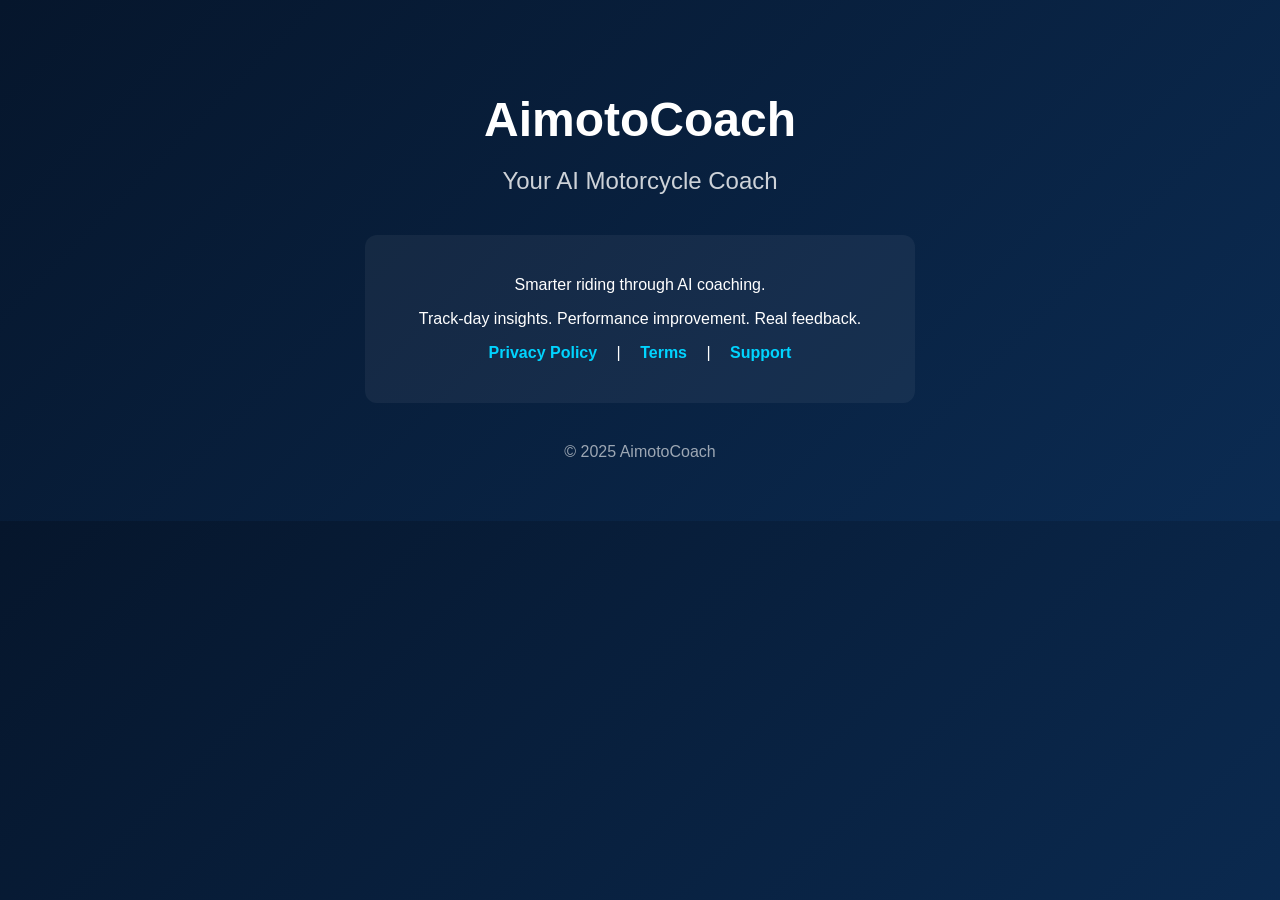
==== index.html @ da67e98c "Create index.html" ====
<!DOCTYPE html>
<html lang="en">
<head>
  <meta charset="UTF-8" />
  <title>AimotoCoach</title>
  <meta name="viewport" content="width=device-width, initial-scale=1.0"/>
  <style>
    body {
      margin: 0;
      font-family: Arial, sans-serif;
      background: linear-gradient(135deg, #06162c, #0b2b52);
      color: white;
      text-align: center;
      padding: 60px 20px;
    }
    h1 { font-size: 3em; margin-bottom: 10px; }
    h2 { font-weight: normal; opacity: 0.8; }
    .card {
      background: rgba(255,255,255,0.05);
      padding: 25px;
      max-width: 500px;
      margin: 40px auto;
      border-radius: 12px;
    }
    a {
      color: #00d4ff;
      text-decoration: none;
      margin: 0 15px;
      font-weight: bold;
    }
    footer { margin-top: 40px; opacity: 0.6; }
  </style>
</head>
<body>

<h1>AimotoCoach</h1>
<h2>Your AI Motorcycle Coach</h2>

<div class="card">
  <p>Smarter riding through AI coaching.</p>
  <p>Track-day insights. Performance improvement. Real feedback.</p>

  <p>
    <a href="/privacy.html">Privacy Policy</a> |
    <a href="/terms.html">Terms</a> |
    <a href="/support.html">Support</a>
  </p>
</div>

<footer>
  &copy; 2025 AimotoCoach
</footer>

</body>
</html>
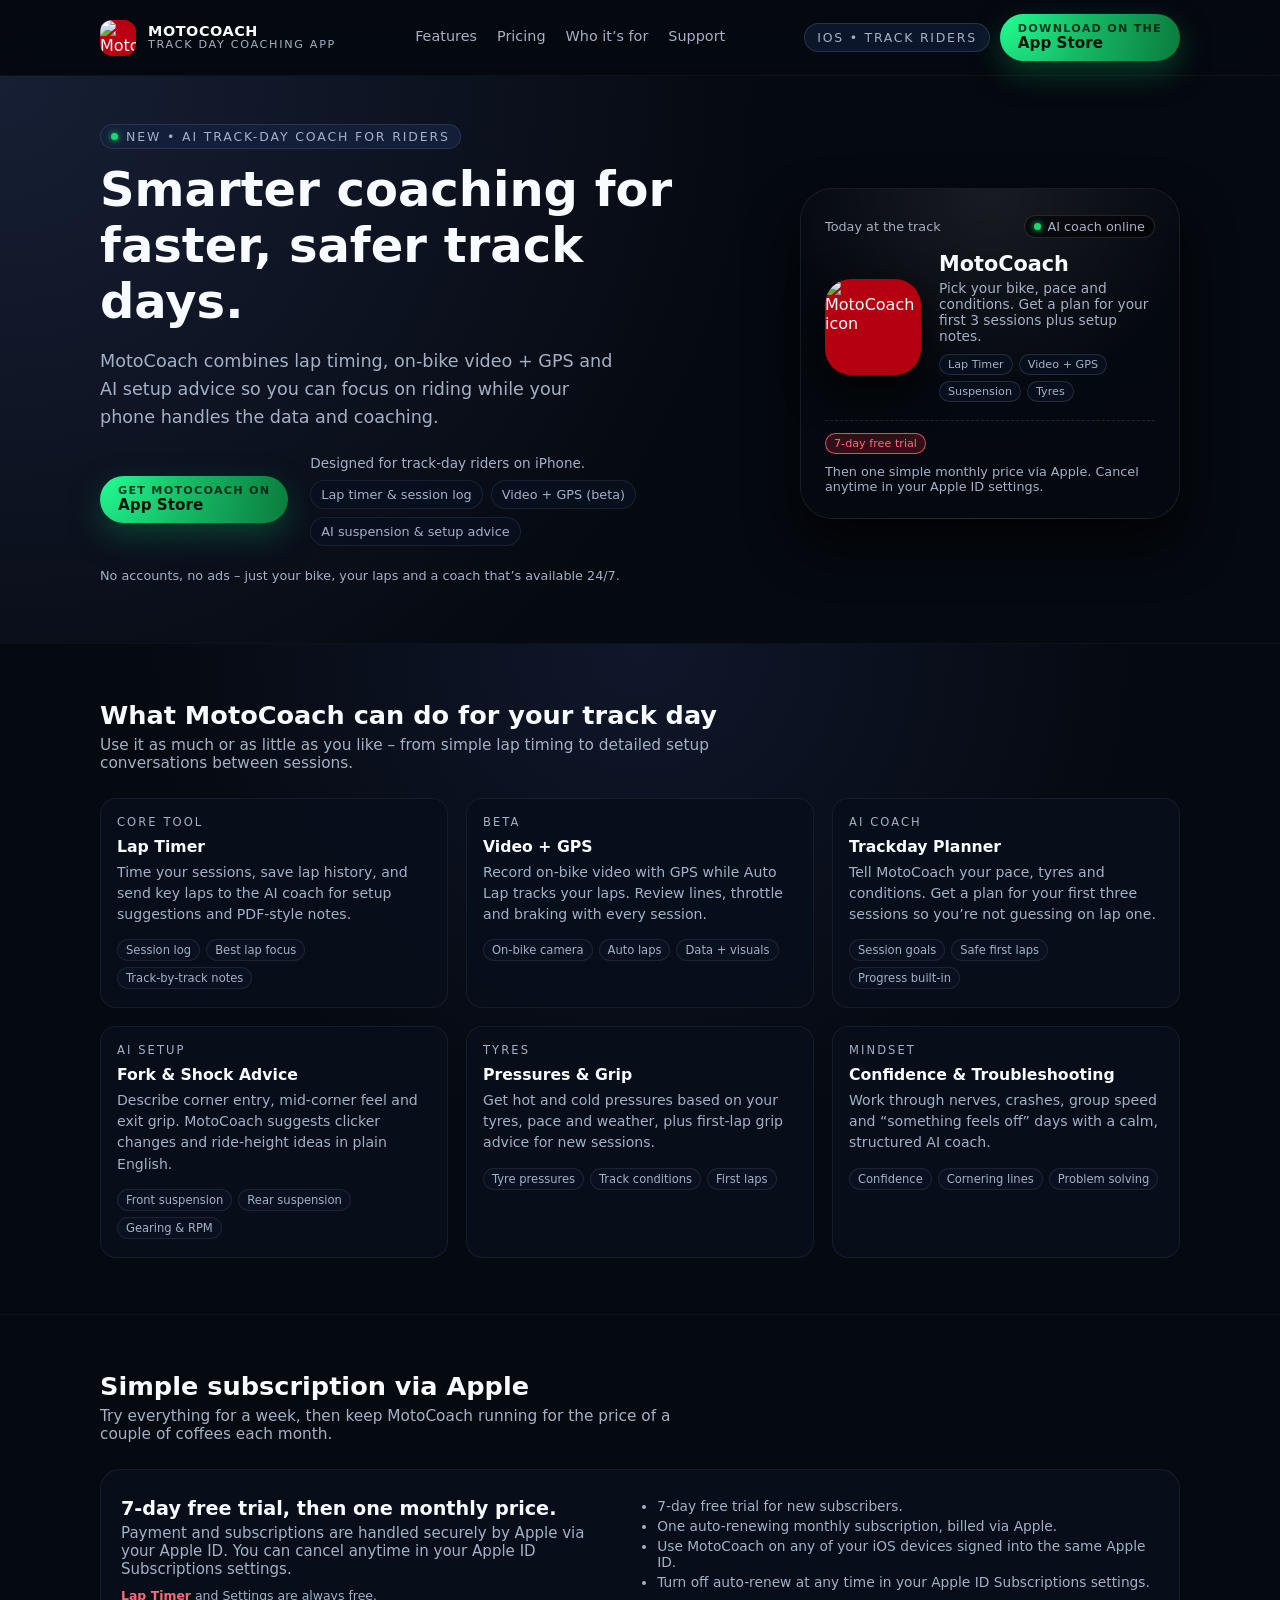
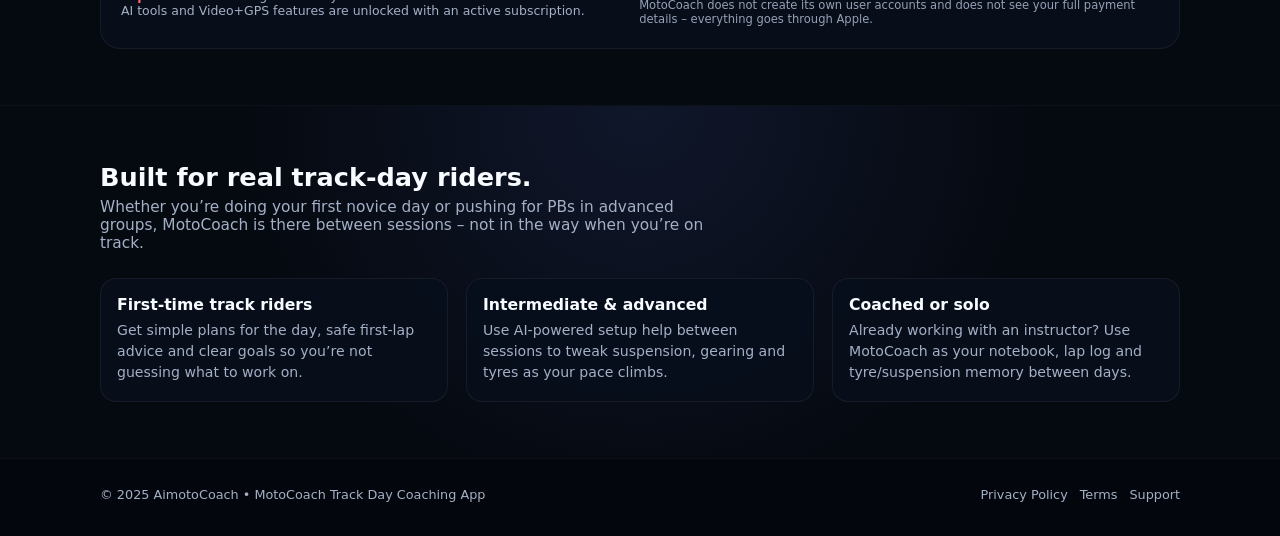
==== commit bb708f0b: "Update index.html" ====
--- a/index.html
+++ b/index.html
@@ -2,54 +2,857 @@
 <html lang="en">
 <head>
   <meta charset="UTF-8" />
-  <title>AimotoCoach</title>
-  <meta name="viewport" content="width=device-width, initial-scale=1.0"/>
+  <title>AimotoCoach – MotoCoach Track Day Coaching App</title>
+  <meta name="viewport" content="width=device-width, initial-scale=1.0" />
+  <meta name="description" content="MotoCoach is an AI-powered track day coaching app for motorcyclists. Lap timing, video+GPS, setup advice, tyre pressures, confidence coaching and more – all on your iPhone." />
+
   <style>
+    :root {
+      --bg-dark: #050910;
+      --bg-hero: radial-gradient(circle at top left, #171f35 0, #050910 55%, #050910 100%);
+      --card-bg: rgba(8, 15, 28, 0.96);
+      --accent: #ff3546;
+      --accent-soft: rgba(255, 53, 70, 0.18);
+      --accent-light: #ff6a76;
+      --text-main: #f8fbff;
+      --text-muted: #a4b0c6;
+      --border-subtle: rgba(255, 255, 255, 0.06);
+      --pill-bg: rgba(13, 24, 45, 0.95);
+      --pill-border: rgba(255, 255, 255, 0.12);
+    }
+
+    * {
+      box-sizing: border-box;
+    }
+
     body {
       margin: 0;
-      font-family: Arial, sans-serif;
-      background: linear-gradient(135deg, #06162c, #0b2b52);
-      color: white;
-      text-align: center;
-      padding: 60px 20px;
-    }
-    h1 { font-size: 3em; margin-bottom: 10px; }
-    h2 { font-weight: normal; opacity: 0.8; }
-    .card {
-      background: rgba(255,255,255,0.05);
-      padding: 25px;
-      max-width: 500px;
-      margin: 40px auto;
+      font-family: system-ui, -apple-system, BlinkMacSystemFont, "SF Pro Text", "Helvetica Neue", Arial, sans-serif;
+      color: var(--text-main);
+      background: var(--bg-dark);
+      -webkit-font-smoothing: antialiased;
+    }
+
+    a {
+      color: inherit;
+      text-decoration: none;
+    }
+
+    /* Layout */
+
+    .page {
+      min-height: 100vh;
+      display: flex;
+      flex-direction: column;
+    }
+
+    .wrapper {
+      width: 100%;
+      max-width: 1120px;
+      margin: 0 auto;
+      padding: 0 20px;
+    }
+
+    header {
+      position: sticky;
+      top: 0;
+      z-index: 20;
+      backdrop-filter: blur(16px);
+      background: linear-gradient(to bottom, rgba(5,9,16,0.92) 0%, rgba(5,9,16,0.86) 70%, transparent 100%);
+      border-bottom: 1px solid rgba(255,255,255,0.04);
+    }
+
+    .nav {
+      display: flex;
+      align-items: center;
+      justify-content: space-between;
+      padding: 14px 0;
+      gap: 18px;
+    }
+
+    .nav-left {
+      display: flex;
+      align-items: center;
+      gap: 12px;
+    }
+
+    .logo-icon {
+      width: 36px;
+      height: 36px;
       border-radius: 12px;
-    }
-    a {
-      color: #00d4ff;
-      text-decoration: none;
-      margin: 0 15px;
-      font-weight: bold;
-    }
-    footer { margin-top: 40px; opacity: 0.6; }
+      overflow: hidden;
+      background: #b80010;
+      display: flex;
+      align-items: center;
+      justify-content: center;
+    }
+
+    .logo-icon img {
+      width: 100%;
+      height: 100%;
+      object-fit: cover;
+      display: block;
+    }
+
+    .logo-text {
+      display: flex;
+      flex-direction: column;
+      line-height: 1.1;
+    }
+
+    .logo-text span:first-child {
+      font-weight: 700;
+      letter-spacing: 0.04em;
+      text-transform: uppercase;
+      font-size: 0.9rem;
+    }
+
+    .logo-text span:last-child {
+      font-size: 0.7rem;
+      text-transform: uppercase;
+      letter-spacing: 0.15em;
+      color: var(--text-muted);
+    }
+
+    .nav-links {
+      display: flex;
+      gap: 20px;
+      font-size: 0.9rem;
+      color: var(--text-muted);
+    }
+
+    .nav-links a {
+      padding-bottom: 2px;
+      border-bottom: 1px solid transparent;
+    }
+
+    .nav-links a:hover {
+      color: var(--text-main);
+      border-bottom-color: rgba(255,255,255,0.35);
+    }
+
+    .nav-cta {
+      display: flex;
+      align-items: center;
+      gap: 10px;
+    }
+
+    .pill {
+      padding: 6px 12px;
+      border-radius: 999px;
+      background: var(--pill-bg);
+      border: 1px solid var(--pill-border);
+      font-size: 0.78rem;
+      text-transform: uppercase;
+      letter-spacing: 0.14em;
+      color: var(--text-muted);
+      white-space: nowrap;
+    }
+
+    .btn-appstore {
+      display: inline-flex;
+      align-items: center;
+      gap: 10px;
+      padding: 9px 18px;
+      border-radius: 999px;
+      border: none;
+      background: radial-gradient(circle at top left, #23ff95 0, #16bb66 45%, #0a7c3c 100%);
+      color: #02130a;
+      font-size: 0.9rem;
+      font-weight: 600;
+      box-shadow: 0 12px 30px rgba(10, 112, 66, 0.5);
+    }
+
+    .btn-appstore span {
+      display: block;
+      line-height: 1.1;
+    }
+
+    .btn-appstore small {
+      font-size: 0.7rem;
+      display: block;
+      opacity: 0.8;
+      text-transform: uppercase;
+      letter-spacing: 0.11em;
+    }
+
+    .btn-appstore strong {
+      font-size: 0.95rem;
+    }
+
+    .btn-appstore:hover {
+      filter: brightness(1.05);
+      transform: translateY(-1px);
+      box-shadow: 0 16px 38px rgba(7, 95, 57, 0.7);
+    }
+
+    /* Hero */
+
+    .hero {
+      background: var(--bg-hero);
+      padding: 48px 0 60px;
+    }
+
+    .hero-grid {
+      display: grid;
+      grid-template-columns: minmax(0, 3fr) minmax(0, 2.4fr);
+      gap: 40px;
+      align-items: center;
+    }
+
+    .eyebrow {
+      display: inline-flex;
+      align-items: center;
+      gap: 8px;
+      padding: 4px 10px;
+      border-radius: 999px;
+      background: rgba(20, 33, 60, 0.9);
+      border: 1px solid rgba(255,255,255,0.1);
+      color: var(--text-muted);
+      font-size: 0.78rem;
+      text-transform: uppercase;
+      letter-spacing: 0.15em;
+      margin-bottom: 12px;
+    }
+
+    .eyebrow span.dot {
+      width: 7px;
+      height: 7px;
+      border-radius: 50%;
+      background: #18da73;
+      box-shadow: 0 0 6px #18da73;
+    }
+
+    h1 {
+      font-size: clamp(2.5rem, 4vw, 3rem);
+      margin: 0 0 10px;
+    }
+
+    .hero-subtitle {
+      font-size: 1.1rem;
+      color: var(--text-muted);
+      max-width: 520px;
+      line-height: 1.6;
+      margin-bottom: 22px;
+    }
+
+    .hero-cols {
+      display: flex;
+      flex-wrap: wrap;
+      gap: 18px 22px;
+      align-items: center;
+      margin-bottom: 22px;
+    }
+
+    .hero-note {
+      font-size: 0.85rem;
+      color: var(--text-muted);
+      max-width: 360px;
+      line-height: 1.5;
+    }
+
+    .badges {
+      display: flex;
+      flex-wrap: wrap;
+      gap: 8px;
+      margin-top: 6px;
+      font-size: 0.8rem;
+    }
+
+    .badge-pill {
+      padding: 4px 10px;
+      border-radius: 999px;
+      background: rgba(8, 16, 32, 0.9);
+      border: 1px solid rgba(255,255,255,0.08);
+      color: var(--text-muted);
+    }
+
+    .hero-secondary {
+      font-size: 0.8rem;
+      color: var(--text-muted);
+      margin-top: 10px;
+    }
+
+    .device-card {
+      background: radial-gradient(circle at top, rgba(255,255,255,0.08) 0, rgba(5,9,16,0.85) 55%, rgba(5,9,16,0.98) 100%);
+      border-radius: 32px;
+      border: 1px solid rgba(255,255,255,0.08);
+      padding: 26px 24px 24px;
+      box-shadow: 0 26px 50px rgba(0,0,0,0.7);
+      max-width: 380px;
+      margin-left: auto;
+    }
+
+    .device-header {
+      display: flex;
+      justify-content: space-between;
+      align-items: center;
+      margin-bottom: 14px;
+      font-size: 0.8rem;
+      color: var(--text-muted);
+    }
+
+    .device-chip {
+      padding: 3px 9px;
+      border-radius: 999px;
+      background: rgba(0,0,0,0.55);
+      border: 1px solid rgba(255,255,255,0.12);
+      display: inline-flex;
+      align-items: center;
+      gap: 6px;
+    }
+
+    .device-body {
+      display: grid;
+      grid-template-columns: 96px 1fr;
+      gap: 18px;
+      align-items: center;
+    }
+
+    .device-icon {
+      width: 96px;
+      height: 96px;
+      border-radius: 26px;
+      overflow: hidden;
+      box-shadow: 0 16px 40px rgba(0,0,0,0.9);
+      background: #b4000f;
+      display: flex;
+      align-items: center;
+      justify-content: center;
+    }
+
+    .device-icon img {
+      width: 100%;
+      height: 100%;
+      display: block;
+      object-fit: cover;
+    }
+
+    .device-text h2 {
+      margin: 0 0 4px;
+      font-size: 1.3rem;
+    }
+
+    .device-text p {
+      margin: 0;
+      font-size: 0.86rem;
+      color: var(--text-muted);
+    }
+
+    .device-tags {
+      display: flex;
+      flex-wrap: wrap;
+      gap: 6px;
+      margin-top: 10px;
+    }
+
+    .device-tags span {
+      font-size: 0.7rem;
+      padding: 3px 8px;
+      border-radius: 999px;
+      background: rgba(8,16,32,0.9);
+      border: 1px solid rgba(255,255,255,0.12);
+      color: var(--text-muted);
+    }
+
+    .device-footer {
+      margin-top: 18px;
+      padding-top: 12px;
+      border-top: 1px dashed rgba(255,255,255,0.12);
+      font-size: 0.8rem;
+      color: var(--text-muted);
+      display: flex;
+      justify-content: space-between;
+      gap: 10px;
+      flex-wrap: wrap;
+    }
+
+    .chip-hot {
+      padding: 3px 8px;
+      border-radius: 999px;
+      font-size: 0.7rem;
+      background: var(--accent-soft);
+      color: var(--accent-light);
+      border: 1px solid rgba(255, 98, 116, 0.8);
+    }
+
+    /* Sections */
+
+    section {
+      padding: 56px 0;
+      background: radial-gradient(circle at top, #10172b 0, #050910 55%, #050910 100%);
+      border-top: 1px solid rgba(255,255,255,0.03);
+    }
+
+    section:nth-of-type(even) {
+      background: #050910;
+    }
+
+    .section-header {
+      margin-bottom: 26px;
+      text-align: left;
+    }
+
+    .section-header h2 {
+      margin: 0 0 6px;
+      font-size: 1.6rem;
+    }
+
+    .section-header p {
+      margin: 0;
+      font-size: 0.96rem;
+      color: var(--text-muted);
+      max-width: 620px;
+    }
+
+    .feature-grid {
+      display: grid;
+      grid-template-columns: repeat(3, minmax(0, 1fr));
+      gap: 18px;
+    }
+
+    .feature-card {
+      background: var(--card-bg);
+      border-radius: 16px;
+      padding: 16px 16px 18px;
+      border: 1px solid var(--border-subtle);
+      display: flex;
+      flex-direction: column;
+      gap: 6px;
+      font-size: 0.88rem;
+    }
+
+    .feature-card h3 {
+      margin: 0;
+      font-size: 0.98rem;
+    }
+
+    .feature-tagline {
+      font-size: 0.8rem;
+      color: var(--accent-light);
+      text-transform: uppercase;
+      letter-spacing: 0.16em;
+    }
+
+    .feature-card p {
+      margin: 0;
+      color: var(--text-muted);
+      line-height: 1.5;
+    }
+
+    .feature-label {
+      font-size: 0.72rem;
+      color: var(--text-muted);
+      text-transform: uppercase;
+      letter-spacing: 0.18em;
+      margin-bottom: 2px;
+    }
+
+    .feature-pill-row {
+      display: flex;
+      flex-wrap: wrap;
+      gap: 6px;
+      margin-top: 8px;
+    }
+
+    .feature-pill-row span {
+      font-size: 0.72rem;
+      padding: 3px 8px;
+      border-radius: 999px;
+      background: rgba(10, 18, 34, 0.95);
+      border: 1px solid rgba(255,255,255,0.08);
+      color: var(--text-muted);
+    }
+
+    .pricing-card {
+      background: var(--card-bg);
+      border-radius: 20px;
+      padding: 20px 20px 22px;
+      border: 1px solid var(--border-subtle);
+      display: grid;
+      grid-template-columns: minmax(0, 2.1fr) minmax(0, 2.2fr);
+      gap: 22px;
+      align-items: center;
+    }
+
+    .pricing-main h3 {
+      margin: 0 0 4px;
+      font-size: 1.2rem;
+    }
+
+    .pricing-main p {
+      margin: 0;
+      font-size: 0.94rem;
+      color: var(--text-muted);
+      max-width: 480px;
+    }
+
+    .pricing-meta {
+      margin-top: 10px;
+      font-size: 0.78rem;
+      color: var(--text-muted);
+    }
+
+    .pricing-meta strong {
+      color: var(--accent-light);
+    }
+
+    .pricing-details {
+      font-size: 0.86rem;
+      color: var(--text-muted);
+    }
+
+    .pricing-details ul {
+      margin: 8px 0 0 18px;
+      padding: 0;
+    }
+
+    .pricing-details li {
+      margin-bottom: 4px;
+    }
+
+    .fine-print {
+      margin-top: 8px;
+      font-size: 0.72rem;
+      color: var(--text-muted);
+      opacity: 0.9;
+    }
+
+    footer {
+      padding: 28px 0 34px;
+      background: #03060c;
+      border-top: 1px solid rgba(255,255,255,0.04);
+      font-size: 0.8rem;
+      color: var(--text-muted);
+    }
+
+    .footer-row {
+      display: flex;
+      justify-content: space-between;
+      gap: 16px;
+      flex-wrap: wrap;
+      align-items: center;
+    }
+
+    .footer-links {
+      display: flex;
+      gap: 12px;
+      flex-wrap: wrap;
+    }
+
+    .footer-links a {
+      color: var(--text-muted);
+    }
+
+    .footer-links a:hover {
+      color: var(--text-main);
+    }
+
+    /* Responsive */
+
+    @media (max-width: 880px) {
+      .hero-grid {
+        grid-template-columns: minmax(0, 1fr);
+      }
+      .device-card {
+        margin: 10px auto 0;
+      }
+      .nav-links {
+        display: none;
+      }
+      .nav {
+        padding: 10px 0;
+      }
+      section {
+        padding: 42px 0;
+      }
+      .pricing-card {
+        grid-template-columns: minmax(0, 1fr);
+      }
+    }
+
+    @media (max-width: 720px) {
+      .feature-grid {
+        grid-template-columns: minmax(0, 1fr);
+      }
+    }
+
+    @media (max-width: 520px) {
+      .device-body {
+        grid-template-columns: minmax(0, 1fr);
+      }
+      .device-icon {
+        margin: 0 auto;
+      }
+      .device-text {
+        text-align: center;
+      }
+      .hero-cols {
+        flex-direction: column;
+        align-items: flex-start;
+      }
+    }
   </style>
 </head>
 <body>
-
-<h1>AimotoCoach</h1>
-<h2>Your AI Motorcycle Coach</h2>
-
-<div class="card">
-  <p>Smarter riding through AI coaching.</p>
-  <p>Track-day insights. Performance improvement. Real feedback.</p>
-
-  <p>
-    <a href="/privacy.html">Privacy Policy</a> |
-    <a href="/terms.html">Terms</a> |
-    <a href="/support.html">Support</a>
-  </p>
+<div class="page">
+
+  <!-- NAVBAR -->
+  <header>
+    <div class="wrapper">
+      <div class="nav">
+        <div class="nav-left">
+          <div class="logo-icon">
+            <!-- Your app icon -->
+            <img src="app-icon.png" alt="MotoCoach app icon" />
+          </div>
+          <div class="logo-text">
+            <span>MotoCoach</span>
+            <span>Track Day Coaching App</span>
+          </div>
+        </div>
+
+        <nav class="nav-links">
+          <a href="#features">Features</a>
+          <a href="#pricing">Pricing</a>
+          <a href="#who-for">Who it’s for</a>
+          <a href="support.html">Support</a>
+        </nav>
+
+        <div class="nav-cta">
+          <div class="pill">iOS • Track Riders</div>
+          <a class="btn-appstore" href="https://apps.apple.com/app/aimotorbikecoach/id6755649378" target="_blank" rel="noopener noreferrer">
+            <span>
+              <small>Download on the</small>
+              <strong>App Store</strong>
+            </span>
+          </a>
+        </div>
+      </div>
+    </div>
+  </header>
+
+  <!-- HERO -->
+  <div class="hero">
+    <div class="wrapper">
+      <div class="hero-grid">
+        <div>
+          <div class="eyebrow">
+            <span class="dot"></span>
+            <span>New • AI track-day coach for riders</span>
+          </div>
+          <h1>Smarter coaching for faster, safer track days.</h1>
+          <p class="hero-subtitle">
+            MotoCoach combines lap timing, on-bike video + GPS and AI setup advice so you can focus on riding while your phone handles the data and coaching.
+          </p>
+
+          <div class="hero-cols">
+            <a class="btn-appstore" href="https://apps.apple.com/app/aimotorbikecoach/id6755649378" target="_blank" rel="noopener noreferrer">
+              <span>
+                <small>Get MotoCoach on</small>
+                <strong>App Store</strong>
+              </span>
+            </a>
+
+            <div class="hero-note">
+              Designed for track-day riders on iPhone.<br>
+              <div class="badges">
+                <span class="badge-pill">Lap timer &amp; session log</span>
+                <span class="badge-pill">Video + GPS (beta)</span>
+                <span class="badge-pill">AI suspension &amp; setup advice</span>
+              </div>
+            </div>
+          </div>
+
+          <div class="hero-secondary">
+            No accounts, no ads – just your bike, your laps and a coach that’s available 24/7.
+          </div>
+        </div>
+
+        <aside>
+          <div class="device-card">
+            <div class="device-header">
+              <span>Today at the track</span>
+              <span class="device-chip">
+                <span style="width:7px;height:7px;border-radius:50%;background:#18da73;box-shadow:0 0 6px #18da73;"></span>
+                <span>AI coach online</span>
+              </span>
+            </div>
+            <div class="device-body">
+              <div class="device-icon">
+                <img src="app-icon.png" alt="MotoCoach icon" />
+              </div>
+              <div class="device-text">
+                <h2>MotoCoach</h2>
+                <p>Pick your bike, pace and conditions. Get a plan for your first 3 sessions plus setup notes.</p>
+                <div class="device-tags">
+                  <span>Lap Timer</span>
+                  <span>Video + GPS</span>
+                  <span>Suspension</span>
+                  <span>Tyres</span>
+                </div>
+              </div>
+            </div>
+            <div class="device-footer">
+              <span class="chip-hot">7-day free trial</span>
+              <span>Then one simple monthly price via Apple. Cancel anytime in your Apple ID settings.</span>
+            </div>
+          </div>
+        </aside>
+      </div>
+    </div>
+  </div>
+
+  <!-- FEATURES -->
+  <section id="features">
+    <div class="wrapper">
+      <div class="section-header">
+        <h2>What MotoCoach can do for your track day</h2>
+        <p>Use it as much or as little as you like – from simple lap timing to detailed setup conversations between sessions.</p>
+      </div>
+
+      <div class="feature-grid">
+        <div class="feature-card">
+          <div class="feature-label">Core tool</div>
+          <h3>Lap Timer</h3>
+          <p>Time your sessions, save lap history, and send key laps to the AI coach for setup suggestions and PDF-style notes.</p>
+          <div class="feature-pill-row">
+            <span>Session log</span>
+            <span>Best lap focus</span>
+            <span>Track-by-track notes</span>
+          </div>
+        </div>
+
+        <div class="feature-card">
+          <div class="feature-label">Beta</div>
+          <h3>Video + GPS</h3>
+          <p>Record on-bike video with GPS while Auto Lap tracks your laps. Review lines, throttle and braking with every session.</p>
+          <div class="feature-pill-row">
+            <span>On-bike camera</span>
+            <span>Auto laps</span>
+            <span>Data + visuals</span>
+          </div>
+        </div>
+
+        <div class="feature-card">
+          <div class="feature-label">AI coach</div>
+          <h3>Trackday Planner</h3>
+          <p>Tell MotoCoach your pace, tyres and conditions. Get a plan for your first three sessions so you’re not guessing on lap one.</p>
+          <div class="feature-pill-row">
+            <span>Session goals</span>
+            <span>Safe first laps</span>
+            <span>Progress built-in</span>
+          </div>
+        </div>
+
+        <div class="feature-card">
+          <div class="feature-label">AI setup</div>
+          <h3>Fork &amp; Shock Advice</h3>
+          <p>Describe corner entry, mid-corner feel and exit grip. MotoCoach suggests clicker changes and ride-height ideas in plain English.</p>
+          <div class="feature-pill-row">
+            <span>Front suspension</span>
+            <span>Rear suspension</span>
+            <span>Gearing &amp; RPM</span>
+          </div>
+        </div>
+
+        <div class="feature-card">
+          <div class="feature-label">Tyres</div>
+          <h3>Pressures &amp; Grip</h3>
+          <p>Get hot and cold pressures based on your tyres, pace and weather, plus first-lap grip advice for new sessions.</p>
+          <div class="feature-pill-row">
+            <span>Tyre pressures</span>
+            <span>Track conditions</span>
+            <span>First laps</span>
+          </div>
+        </div>
+
+        <div class="feature-card">
+          <div class="feature-label">Mindset</div>
+          <h3>Confidence &amp; Troubleshooting</h3>
+          <p>Work through nerves, crashes, group speed and “something feels off” days with a calm, structured AI coach.</p>
+          <div class="feature-pill-row">
+            <span>Confidence</span>
+            <span>Cornering lines</span>
+            <span>Problem solving</span>
+          </div>
+        </div>
+      </div>
+    </div>
+  </section>
+
+  <!-- PRICING -->
+  <section id="pricing">
+    <div class="wrapper">
+      <div class="section-header">
+        <h2>Simple subscription via Apple</h2>
+        <p>Try everything for a week, then keep MotoCoach running for the price of a couple of coffees each month.</p>
+      </div>
+
+      <div class="pricing-card">
+        <div class="pricing-main">
+          <h3>7-day free trial, then one monthly price.</h3>
+          <p>Payment and subscriptions are handled securely by Apple via your Apple ID. You can cancel anytime in your Apple ID Subscriptions settings.</p>
+          <div class="pricing-meta">
+            <strong>Lap Timer</strong> and Settings are always free.<br />
+            AI tools and Video+GPS features are unlocked with an active subscription.
+          </div>
+        </div>
+
+        <div class="pricing-details">
+          <ul>
+            <li>7-day free trial for new subscribers.</li>
+            <li>One auto-renewing monthly subscription, billed via Apple.</li>
+            <li>Use MotoCoach on any of your iOS devices signed into the same Apple ID.</li>
+            <li>Turn off auto-renew at any time in your Apple ID Subscriptions settings.</li>
+          </ul>
+          <div class="fine-print">
+            MotoCoach does not create its own user accounts and does not see your full payment details – everything goes through Apple.
+          </div>
+        </div>
+      </div>
+    </div>
+  </section>
+
+  <!-- WHO IT'S FOR -->
+  <section id="who-for">
+    <div class="wrapper">
+      <div class="section-header">
+        <h2>Built for real track-day riders.</h2>
+        <p>Whether you’re doing your first novice day or pushing for PBs in advanced groups, MotoCoach is there between sessions – not in the way when you’re on track.</p>
+      </div>
+
+      <div class="feature-grid">
+        <div class="feature-card">
+          <h3>First-time track riders</h3>
+          <p>Get simple plans for the day, safe first-lap advice and clear goals so you’re not guessing what to work on.</p>
+        </div>
+        <div class="feature-card">
+          <h3>Intermediate &amp; advanced</h3>
+          <p>Use AI-powered setup help between sessions to tweak suspension, gearing and tyres as your pace climbs.</p>
+        </div>
+        <div class="feature-card">
+          <h3>Coached or solo</h3>
+          <p>Already working with an instructor? Use MotoCoach as your notebook, lap log and tyre/suspension memory between days.</p>
+        </div>
+      </div>
+    </div>
+  </section>
+
+  <!-- FOOTER -->
+  <footer>
+    <div class="wrapper">
+      <div class="footer-row">
+        <div>© 2025 AimotoCoach • MotoCoach Track Day Coaching App</div>
+        <div class="footer-links">
+          <a href="privacy.html">Privacy Policy</a>
+          <a href="terms.html">Terms</a>
+          <a href="support.html">Support</a>
+        </div>
+      </div>
+    </div>
+  </footer>
+
 </div>
-
-<footer>
-  &copy; 2025 AimotoCoach
-</footer>
-
 </body>
 </html>
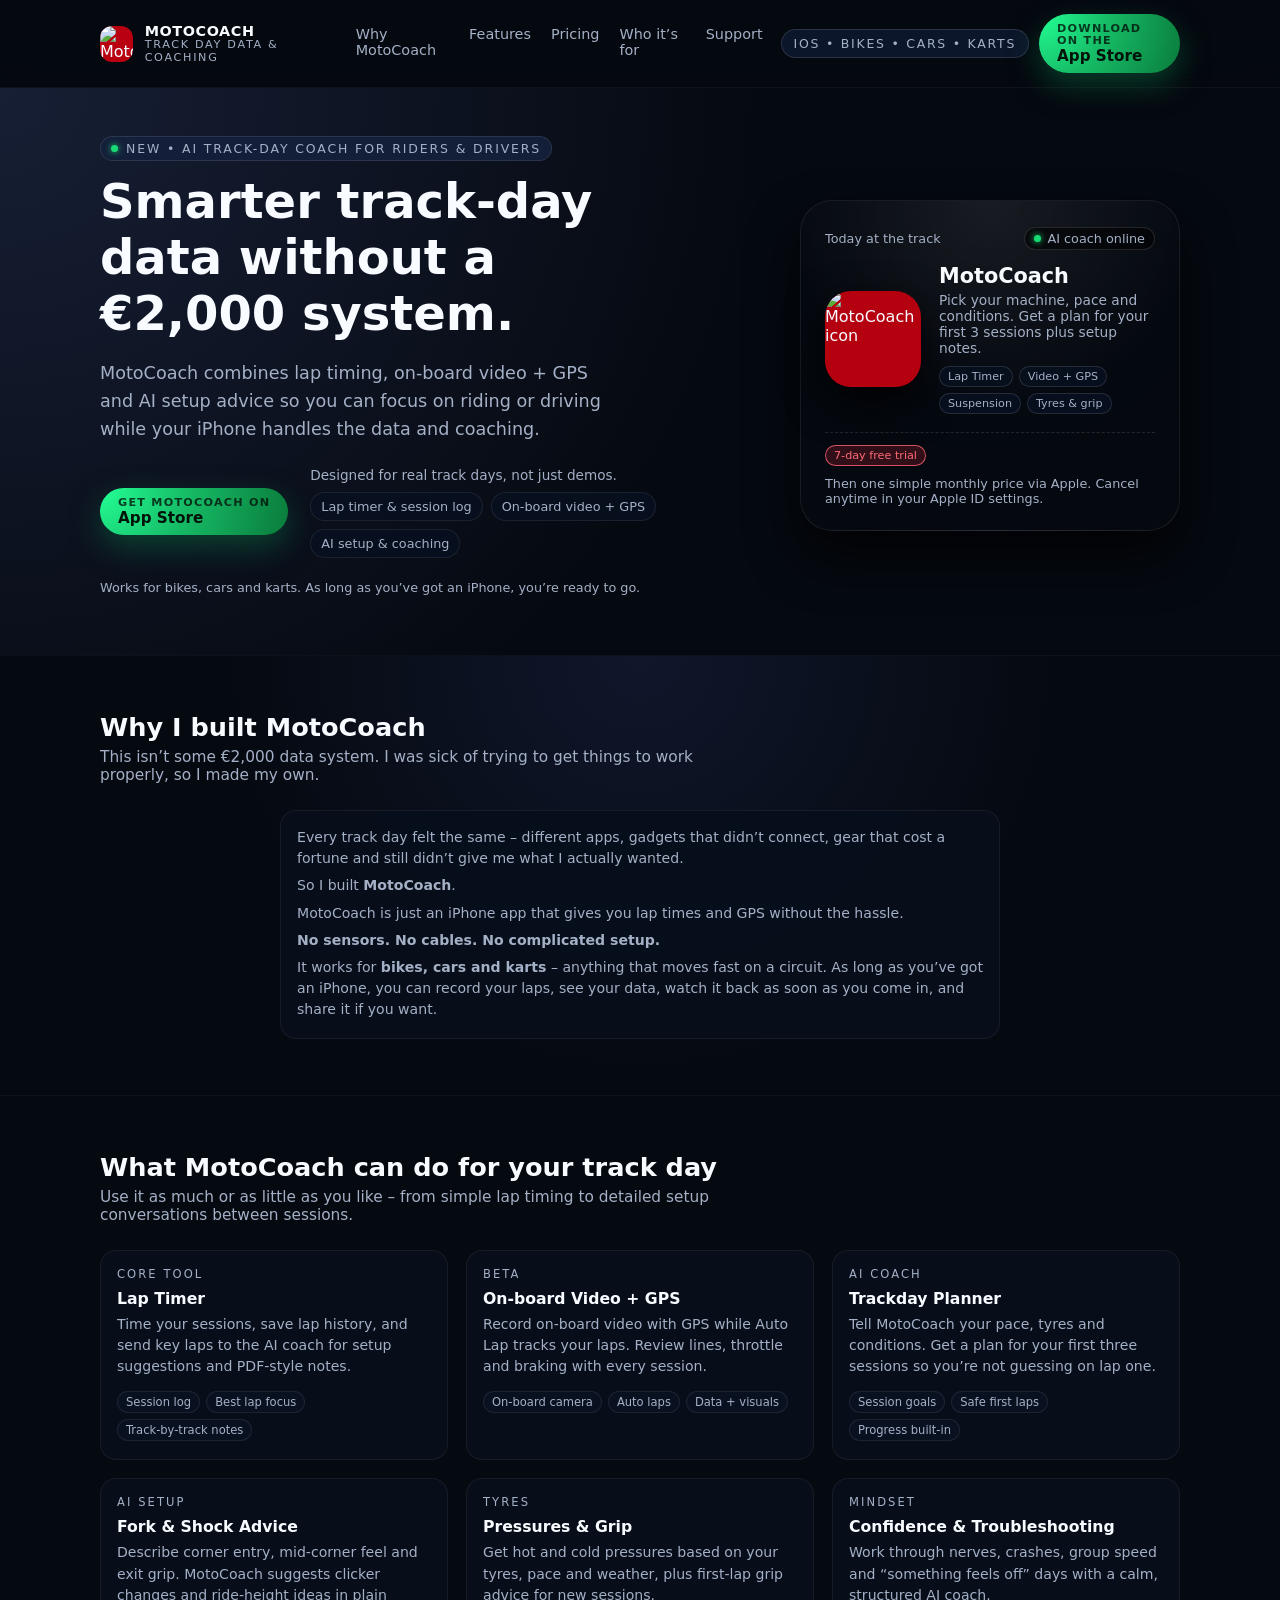
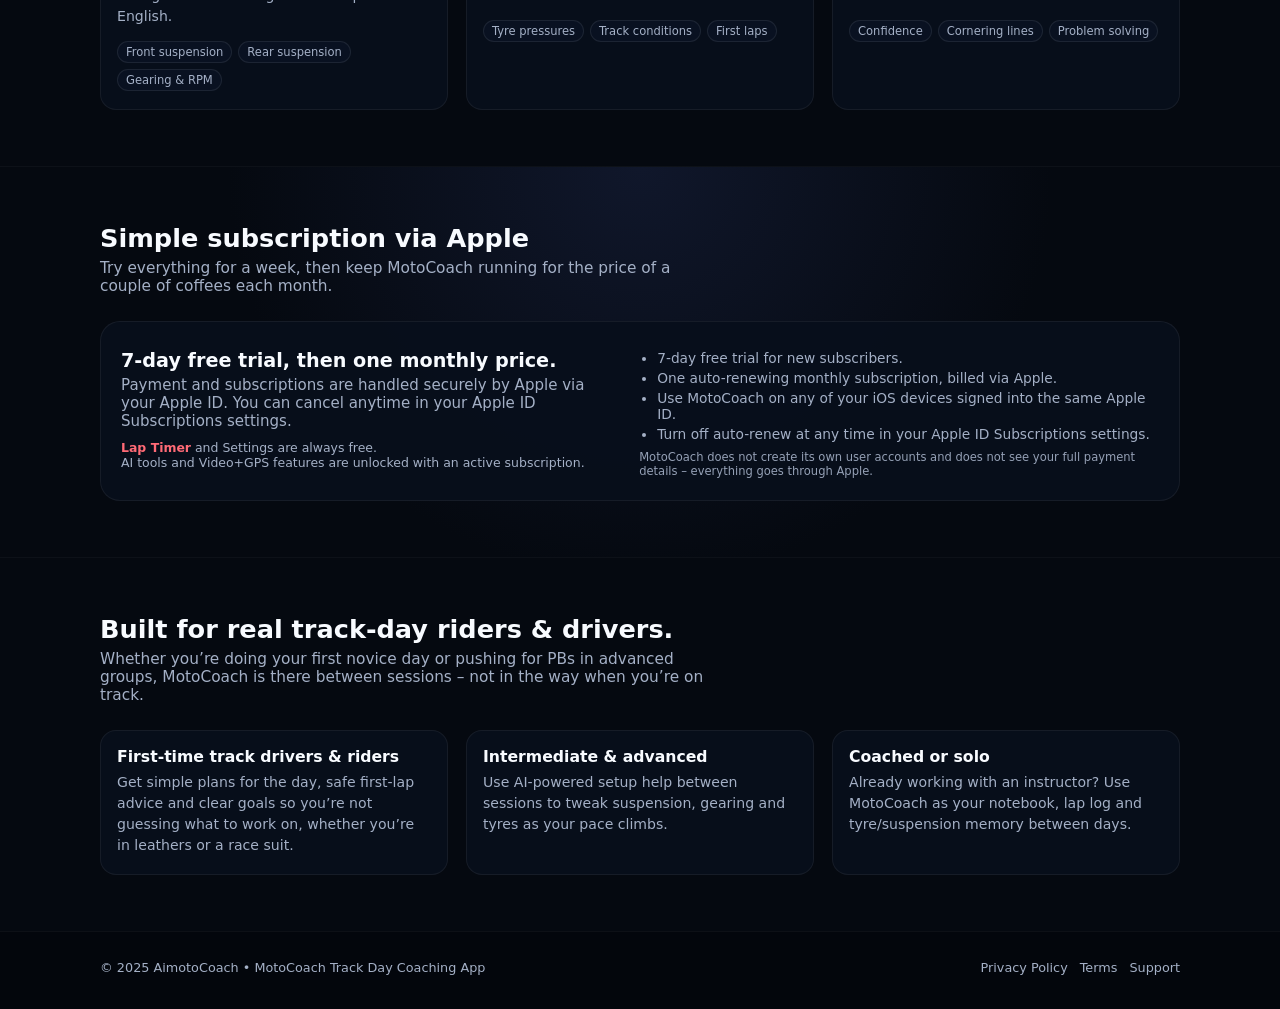
==== commit 07622fd2: "Update index.html" ====
--- a/index.html
+++ b/index.html
@@ -2,9 +2,9 @@
 <html lang="en">
 <head>
   <meta charset="UTF-8" />
-  <title>AimotoCoach – MotoCoach Track Day Coaching App</title>
+  <title>MotoCoach – AimotoCoach Track Day Data & Coaching</title>
   <meta name="viewport" content="width=device-width, initial-scale=1.0" />
-  <meta name="description" content="MotoCoach is an AI-powered track day coaching app for motorcyclists. Lap timing, video+GPS, setup advice, tyre pressures, confidence coaching and more – all on your iPhone." />
+  <meta name="description" content="MotoCoach is an AI-powered track day data and coaching app. Lap timing, on-board video + GPS and setup advice for bikes, cars and karts – straight from your iPhone, without a €2,000 data system." />
 
   <style>
     :root {
@@ -427,13 +427,6 @@
       font-size: 0.98rem;
     }
 
-    .feature-tagline {
-      font-size: 0.8rem;
-      color: var(--accent-light);
-      text-transform: uppercase;
-      letter-spacing: 0.16em;
-    }
-
     .feature-card p {
       margin: 0;
       color: var(--text-muted);
@@ -603,16 +596,17 @@
       <div class="nav">
         <div class="nav-left">
           <div class="logo-icon">
-            <!-- Your app icon -->
+            <!-- Your app icon in the repo root as app-icon.png -->
             <img src="app-icon.png" alt="MotoCoach app icon" />
           </div>
           <div class="logo-text">
             <span>MotoCoach</span>
-            <span>Track Day Coaching App</span>
+            <span>Track Day Data &amp; Coaching</span>
           </div>
         </div>
 
         <nav class="nav-links">
+          <a href="#why">Why MotoCoach</a>
           <a href="#features">Features</a>
           <a href="#pricing">Pricing</a>
           <a href="#who-for">Who it’s for</a>
@@ -620,7 +614,7 @@
         </nav>
 
         <div class="nav-cta">
-          <div class="pill">iOS • Track Riders</div>
+          <div class="pill">iOS • Bikes • Cars • Karts</div>
           <a class="btn-appstore" href="https://apps.apple.com/app/aimotorbikecoach/id6755649378" target="_blank" rel="noopener noreferrer">
             <span>
               <small>Download on the</small>
@@ -639,11 +633,11 @@
         <div>
           <div class="eyebrow">
             <span class="dot"></span>
-            <span>New • AI track-day coach for riders</span>
-          </div>
-          <h1>Smarter coaching for faster, safer track days.</h1>
+            <span>New • AI track-day coach for riders &amp; drivers</span>
+          </div>
+          <h1>Smarter track-day data without a €2,000 system.</h1>
           <p class="hero-subtitle">
-            MotoCoach combines lap timing, on-bike video + GPS and AI setup advice so you can focus on riding while your phone handles the data and coaching.
+            MotoCoach combines lap timing, on-board video + GPS and AI setup advice so you can focus on riding or driving while your iPhone handles the data and coaching.
           </p>
 
           <div class="hero-cols">
@@ -655,17 +649,17 @@
             </a>
 
             <div class="hero-note">
-              Designed for track-day riders on iPhone.<br>
+              Designed for real track days, not just demos.
               <div class="badges">
                 <span class="badge-pill">Lap timer &amp; session log</span>
-                <span class="badge-pill">Video + GPS (beta)</span>
-                <span class="badge-pill">AI suspension &amp; setup advice</span>
+                <span class="badge-pill">On-board video + GPS</span>
+                <span class="badge-pill">AI setup &amp; coaching</span>
               </div>
             </div>
           </div>
 
           <div class="hero-secondary">
-            No accounts, no ads – just your bike, your laps and a coach that’s available 24/7.
+            Works for bikes, cars and karts. As long as you’ve got an iPhone, you’re ready to go.
           </div>
         </div>
 
@@ -684,12 +678,12 @@
               </div>
               <div class="device-text">
                 <h2>MotoCoach</h2>
-                <p>Pick your bike, pace and conditions. Get a plan for your first 3 sessions plus setup notes.</p>
+                <p>Pick your machine, pace and conditions. Get a plan for your first 3 sessions plus setup notes.</p>
                 <div class="device-tags">
                   <span>Lap Timer</span>
                   <span>Video + GPS</span>
                   <span>Suspension</span>
-                  <span>Tyres</span>
+                  <span>Tyres &amp; grip</span>
                 </div>
               </div>
             </div>
@@ -702,6 +696,34 @@
       </div>
     </div>
   </div>
+
+  <!-- WHY MOTOCOACH -->
+  <section id="why">
+    <div class="wrapper">
+      <div class="section-header">
+        <h2>Why I built MotoCoach</h2>
+        <p>This isn’t some €2,000 data system. I was sick of trying to get things to work properly, so I made my own.</p>
+      </div>
+
+      <div class="feature-card" style="max-width:720px;margin:0 auto;">
+        <p style="margin-top:0;">
+          Every track day felt the same – different apps, gadgets that didn’t connect, gear that cost a fortune and still didn’t give me what I actually wanted.
+        </p>
+        <p>
+          So I built <strong>MotoCoach</strong>.
+        </p>
+        <p>
+          MotoCoach is just an iPhone app that gives you lap times and GPS without the hassle.
+        </p>
+        <p>
+          <strong>No sensors. No cables. No complicated setup.</strong>
+        </p>
+        <p>
+          It works for <strong>bikes, cars and karts</strong> – anything that moves fast on a circuit. As long as you’ve got an iPhone, you can record your laps, see your data, watch it back as soon as you come in, and share it if you want.
+        </p>
+      </div>
+    </div>
+  </section>
 
   <!-- FEATURES -->
   <section id="features">
@@ -725,10 +747,10 @@
 
         <div class="feature-card">
           <div class="feature-label">Beta</div>
-          <h3>Video + GPS</h3>
-          <p>Record on-bike video with GPS while Auto Lap tracks your laps. Review lines, throttle and braking with every session.</p>
+          <h3>On-board Video + GPS</h3>
+          <p>Record on-board video with GPS while Auto Lap tracks your laps. Review lines, throttle and braking with every session.</p>
           <div class="feature-pill-row">
-            <span>On-bike camera</span>
+            <span>On-board camera</span>
             <span>Auto laps</span>
             <span>Data + visuals</span>
           </div>
@@ -818,14 +840,14 @@
   <section id="who-for">
     <div class="wrapper">
       <div class="section-header">
-        <h2>Built for real track-day riders.</h2>
+        <h2>Built for real track-day riders &amp; drivers.</h2>
         <p>Whether you’re doing your first novice day or pushing for PBs in advanced groups, MotoCoach is there between sessions – not in the way when you’re on track.</p>
       </div>
 
       <div class="feature-grid">
         <div class="feature-card">
-          <h3>First-time track riders</h3>
-          <p>Get simple plans for the day, safe first-lap advice and clear goals so you’re not guessing what to work on.</p>
+          <h3>First-time track drivers &amp; riders</h3>
+          <p>Get simple plans for the day, safe first-lap advice and clear goals so you’re not guessing what to work on, whether you’re in leathers or a race suit.</p>
         </div>
         <div class="feature-card">
           <h3>Intermediate &amp; advanced</h3>
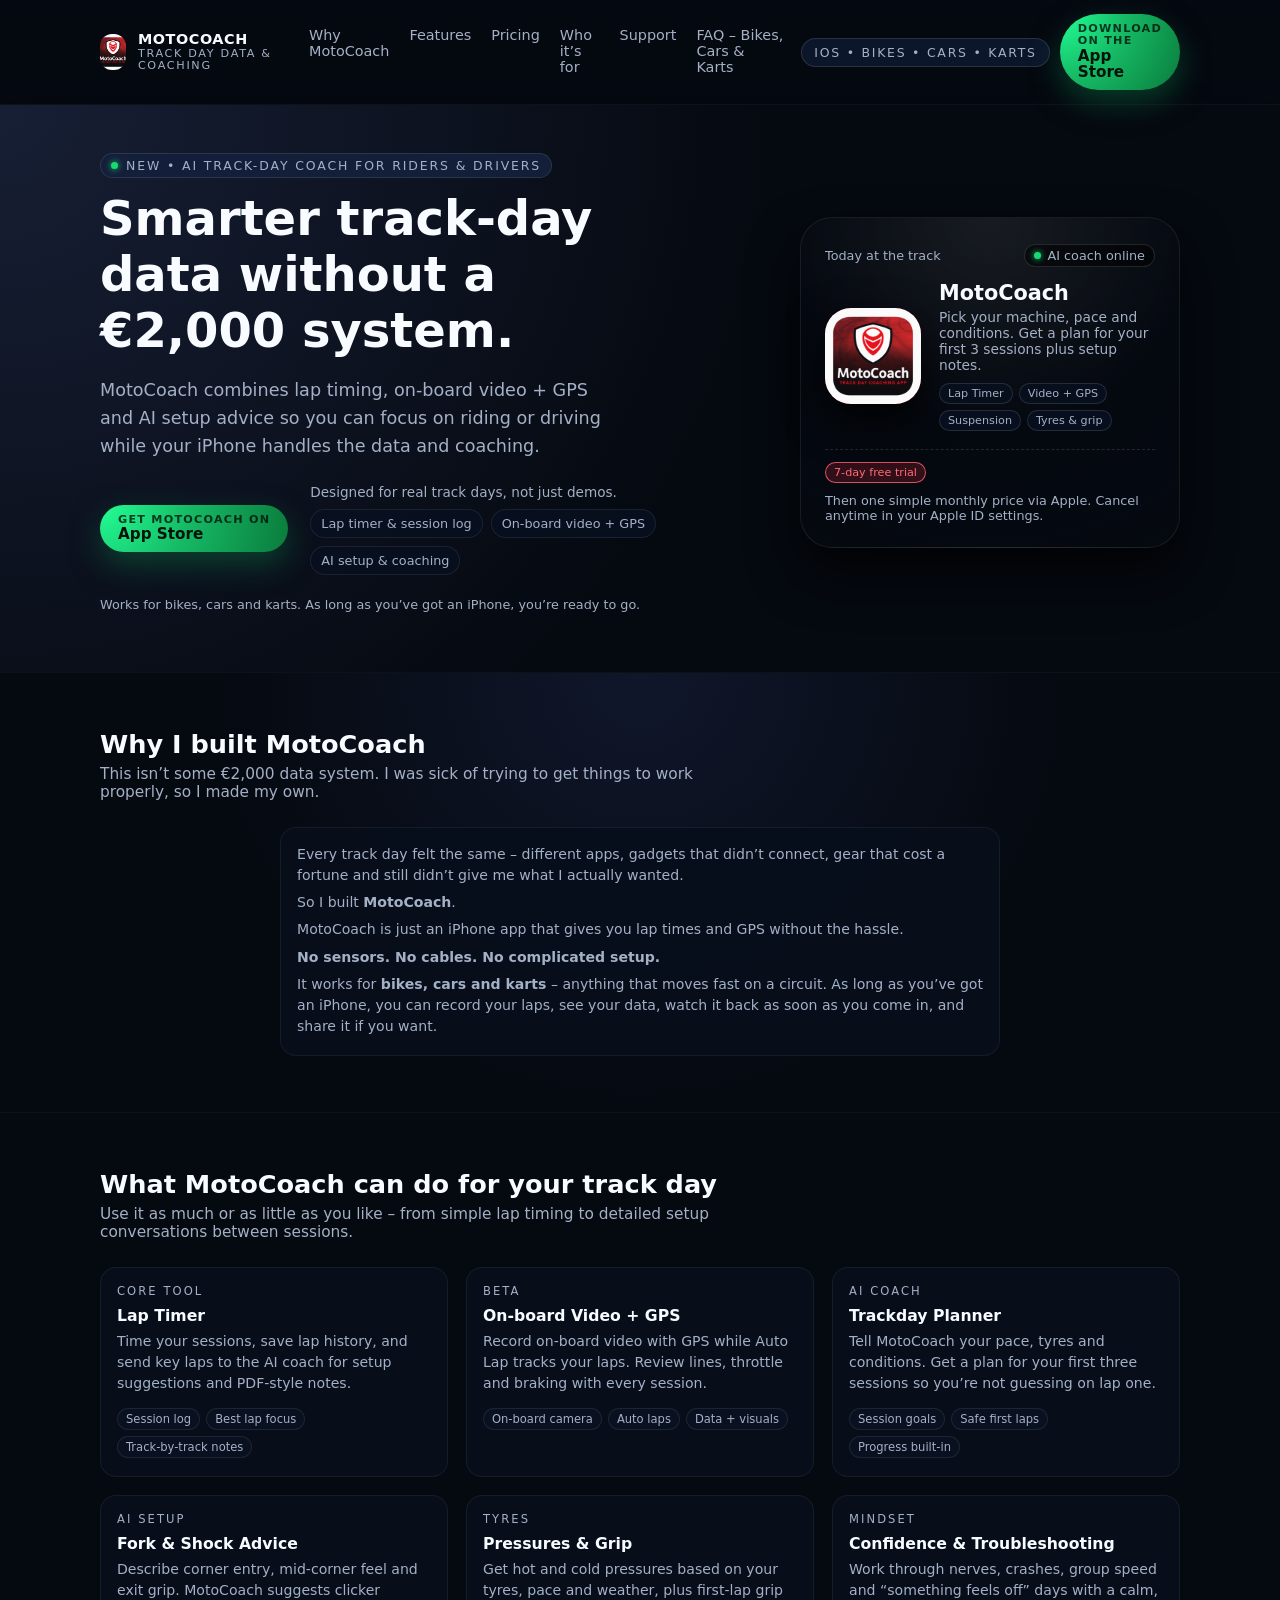
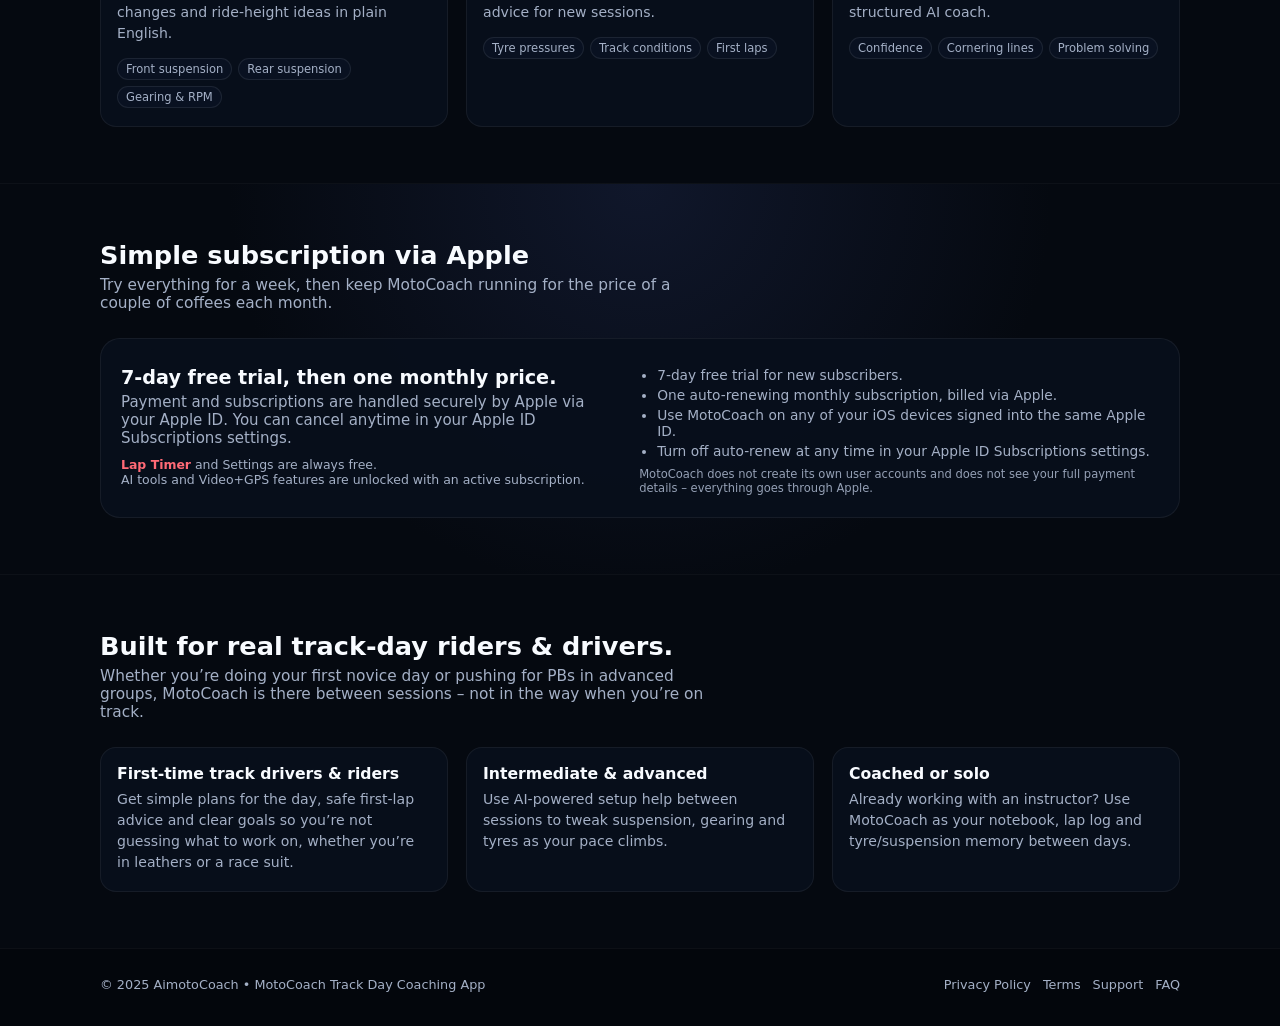
==== commit 7a09b3f2: "Update index.html" ====
--- a/index.html
+++ b/index.html
@@ -611,6 +611,7 @@
           <a href="#pricing">Pricing</a>
           <a href="#who-for">Who it’s for</a>
           <a href="support.html">Support</a>
+          <a href="faq.html">FAQ – Bikes, Cars & Karts</a>
         </nav>
 
         <div class="nav-cta">
@@ -867,10 +868,11 @@
       <div class="footer-row">
         <div>© 2025 AimotoCoach • MotoCoach Track Day Coaching App</div>
         <div class="footer-links">
-          <a href="privacy.html">Privacy Policy</a>
-          <a href="terms.html">Terms</a>
-          <a href="support.html">Support</a>
-        </div>
+  <a href="privacy.html">Privacy Policy</a>
+  <a href="terms.html">Terms</a>
+  <a href="support.html">Support</a>
+  <a href="faq.html">FAQ</a>
+</div>
       </div>
     </div>
   </footer>
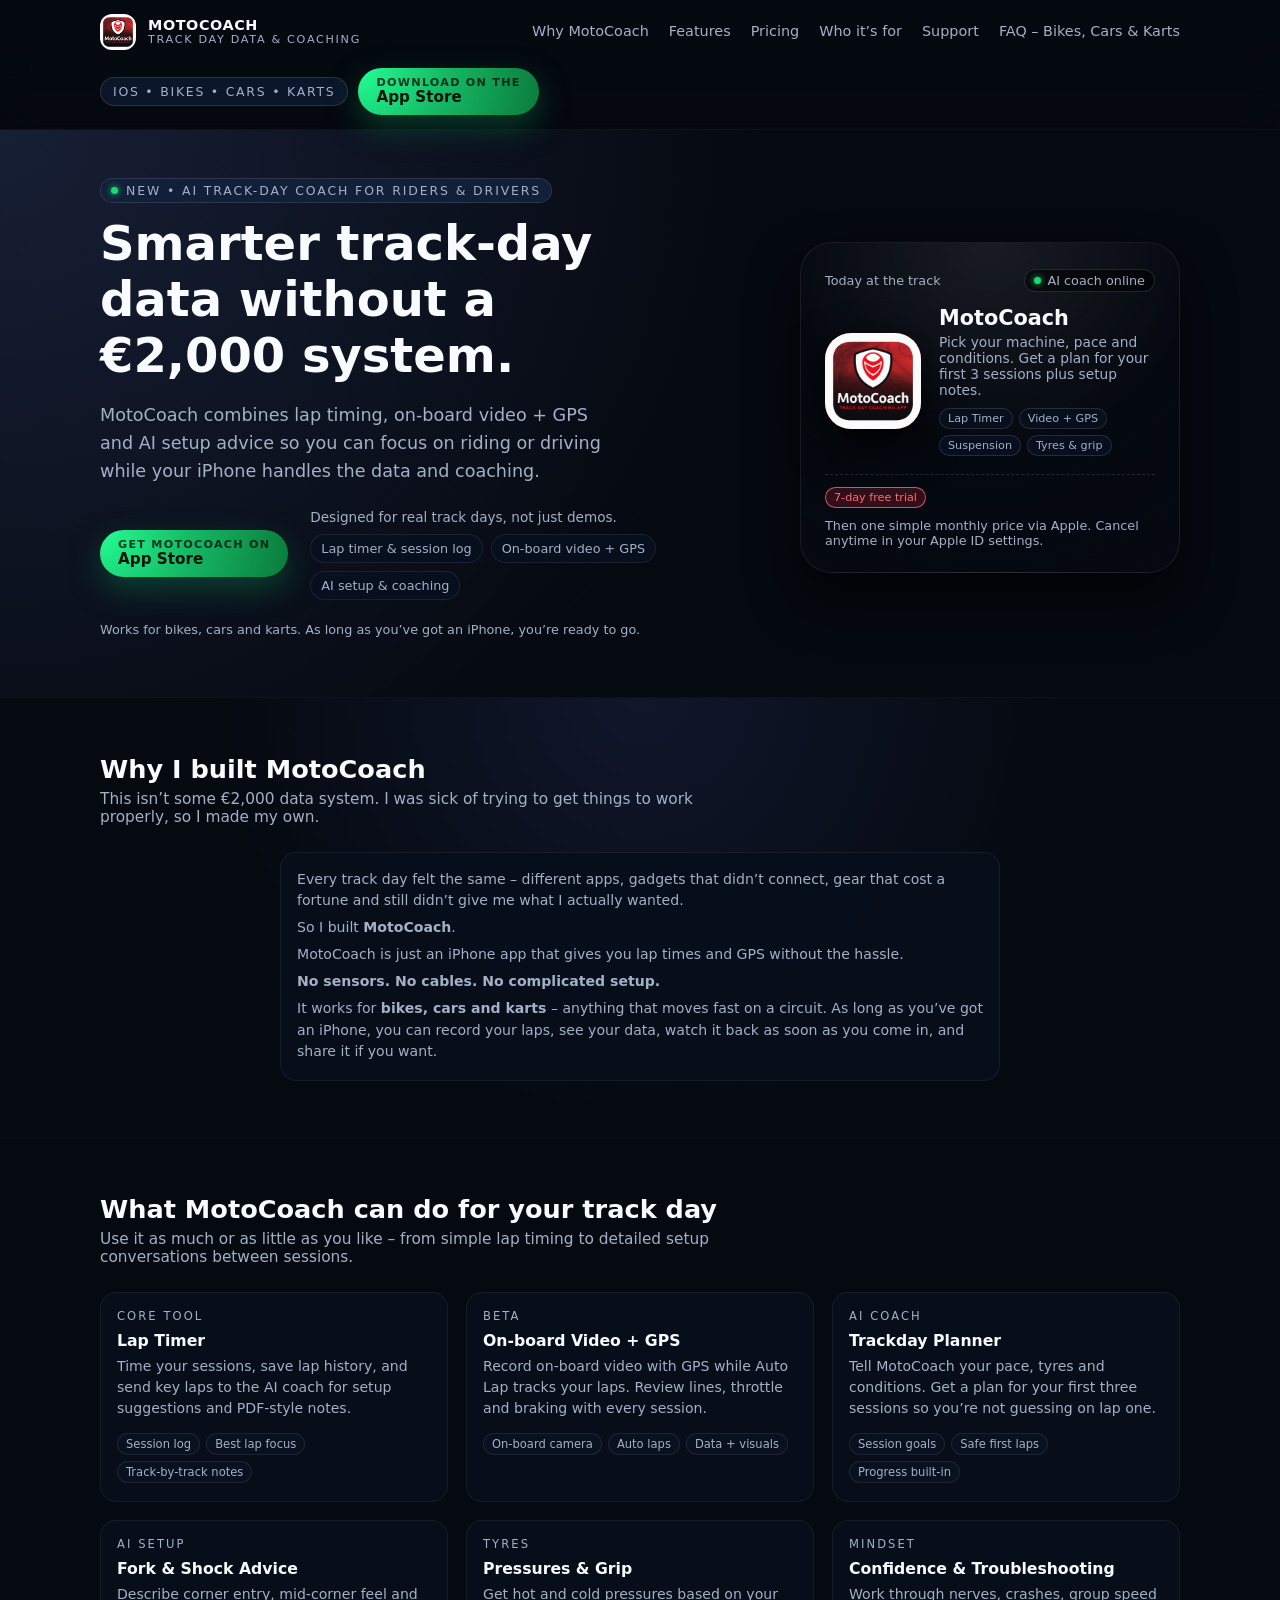
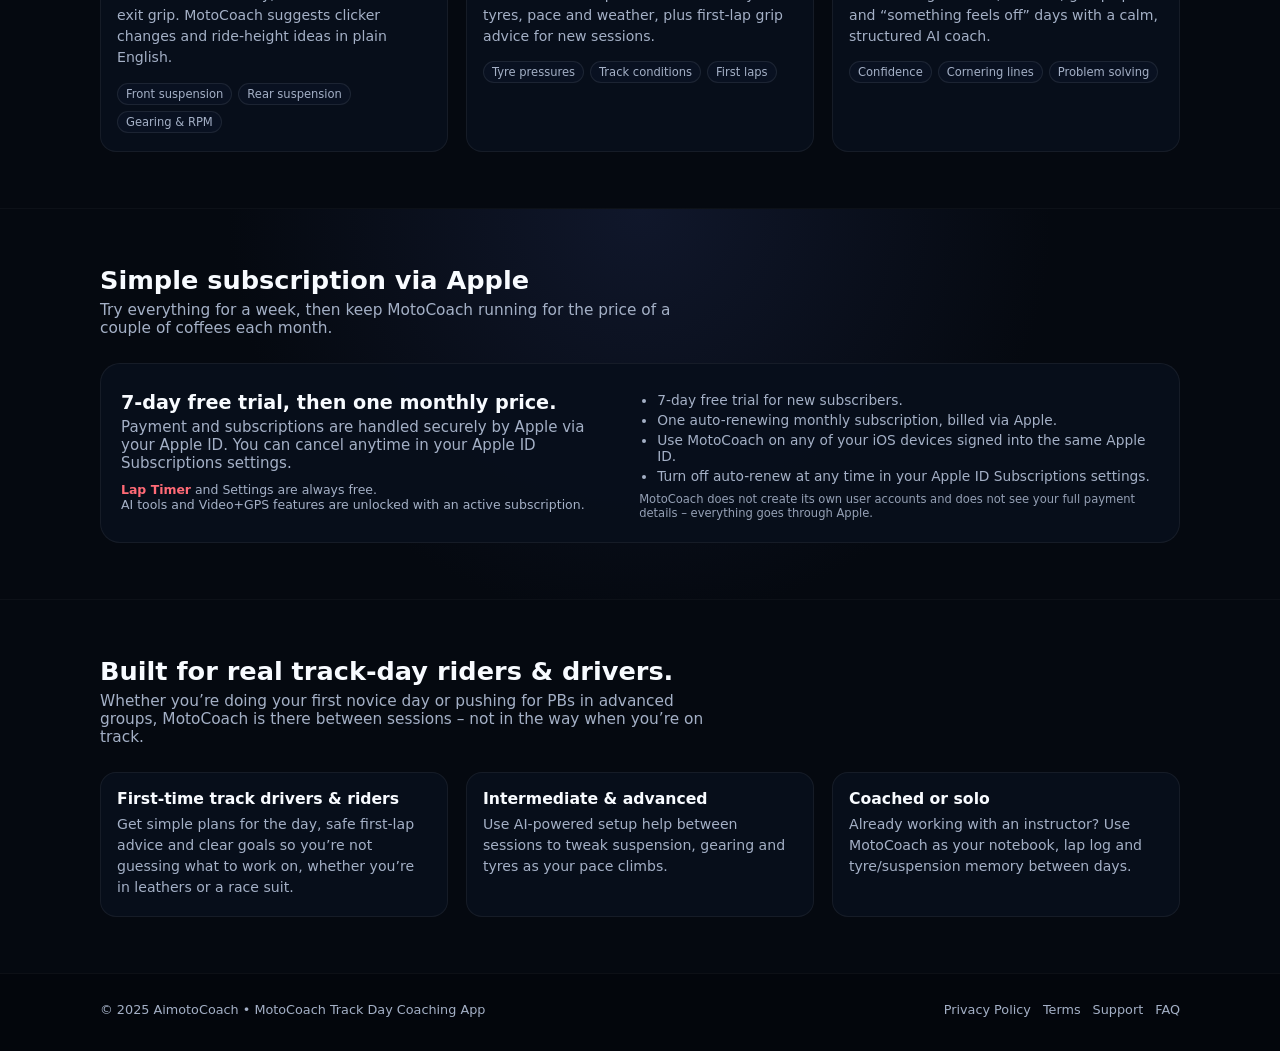
==== commit 552c1411: "Update index.html" ====
--- a/index.html
+++ b/index.html
@@ -68,6 +68,7 @@
       justify-content: space-between;
       padding: 14px 0;
       gap: 18px;
+      flex-wrap: wrap; /* allow wrapping on smaller screens */
     }
 
     .nav-left {
@@ -547,18 +548,34 @@
       .hero-grid {
         grid-template-columns: minmax(0, 1fr);
       }
+
       .device-card {
         margin: 10px auto 0;
       }
-      .nav-links {
-        display: none;
-      }
+
       .nav {
         padding: 10px 0;
-      }
+        flex-direction: column;
+        align-items: flex-start;
+        gap: 10px;
+      }
+
+      .nav-links {
+        display: flex;          /* keep links visible */
+        flex-wrap: wrap;
+        gap: 12px;
+        font-size: 0.85rem;
+      }
+
+      .nav-cta {
+        width: 100%;
+        justify-content: space-between;
+      }
+
       section {
         padding: 42px 0;
       }
+
       .pricing-card {
         grid-template-columns: minmax(0, 1fr);
       }
@@ -868,11 +885,11 @@
       <div class="footer-row">
         <div>© 2025 AimotoCoach • MotoCoach Track Day Coaching App</div>
         <div class="footer-links">
-  <a href="privacy.html">Privacy Policy</a>
-  <a href="terms.html">Terms</a>
-  <a href="support.html">Support</a>
-  <a href="faq.html">FAQ</a>
-</div>
+          <a href="privacy.html">Privacy Policy</a>
+          <a href="terms.html">Terms</a>
+          <a href="support.html">Support</a>
+          <a href="faq.html">FAQ</a>
+        </div>
       </div>
     </div>
   </footer>
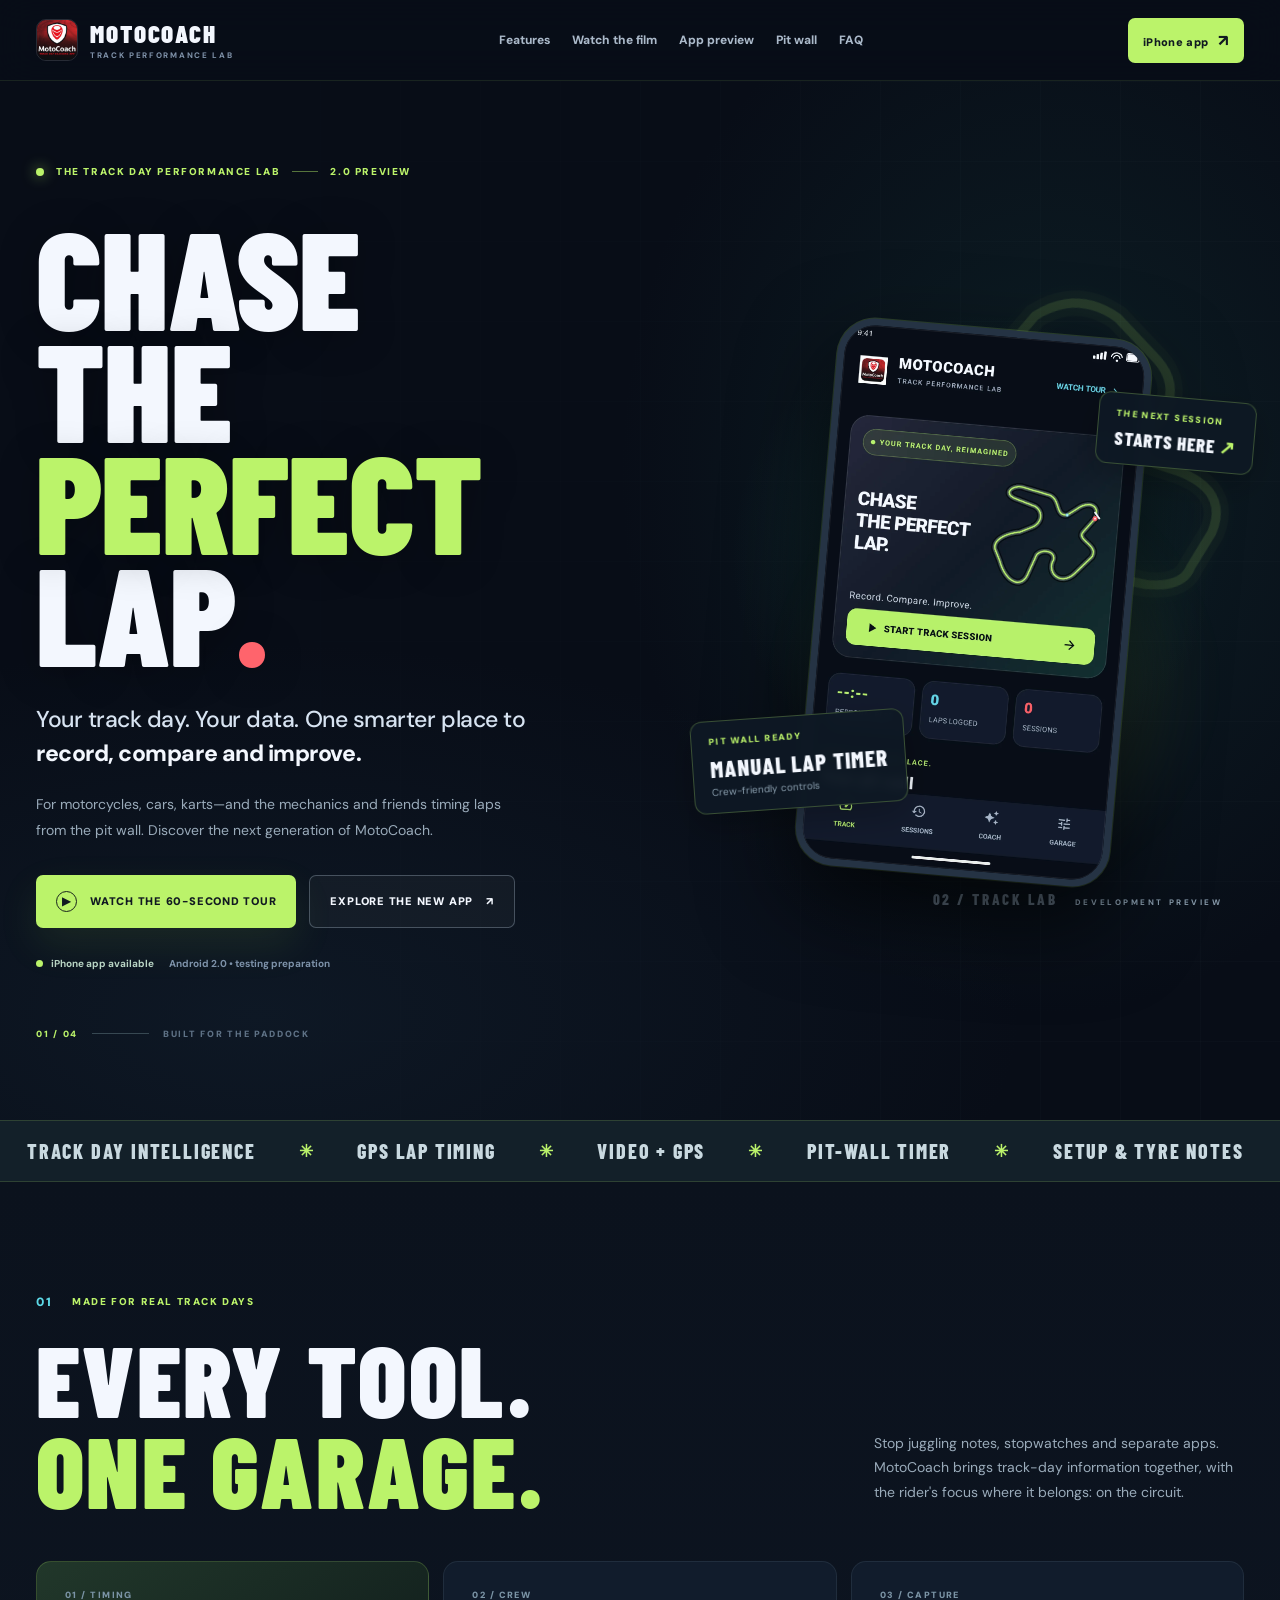
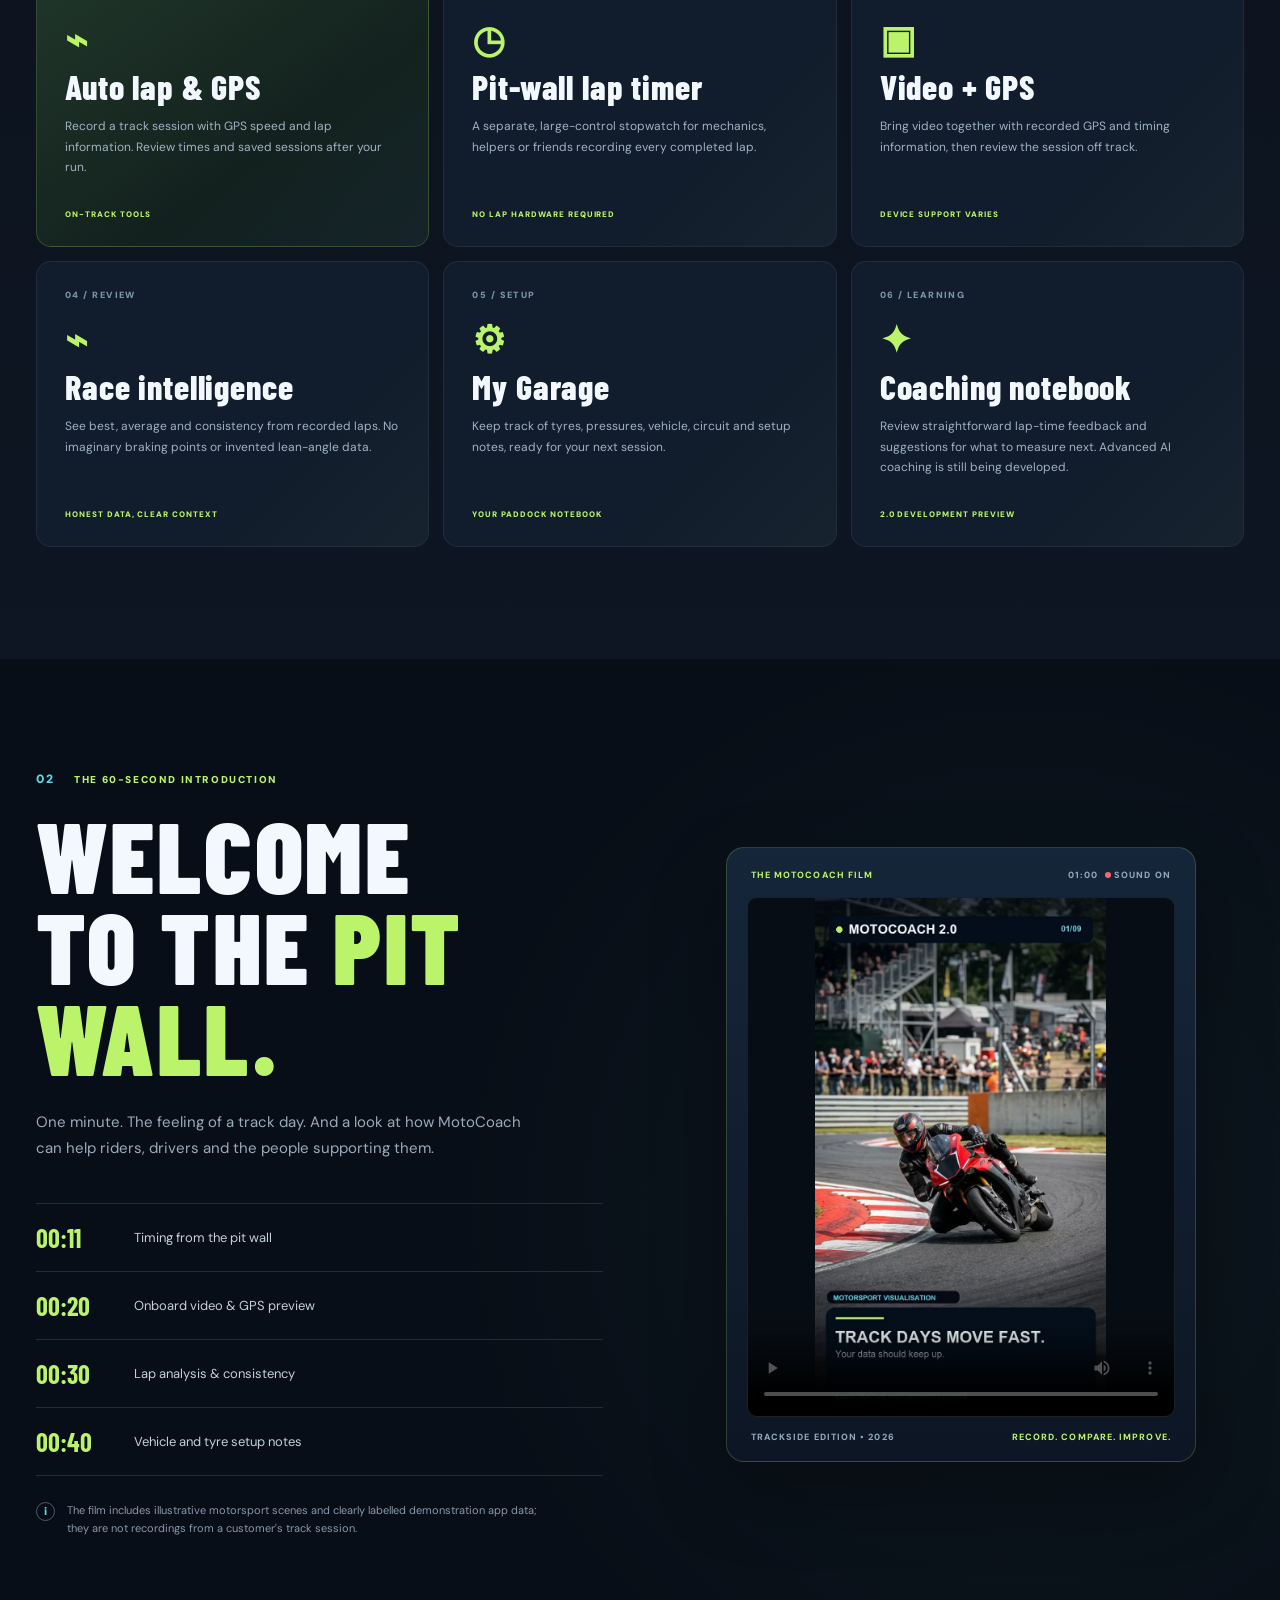
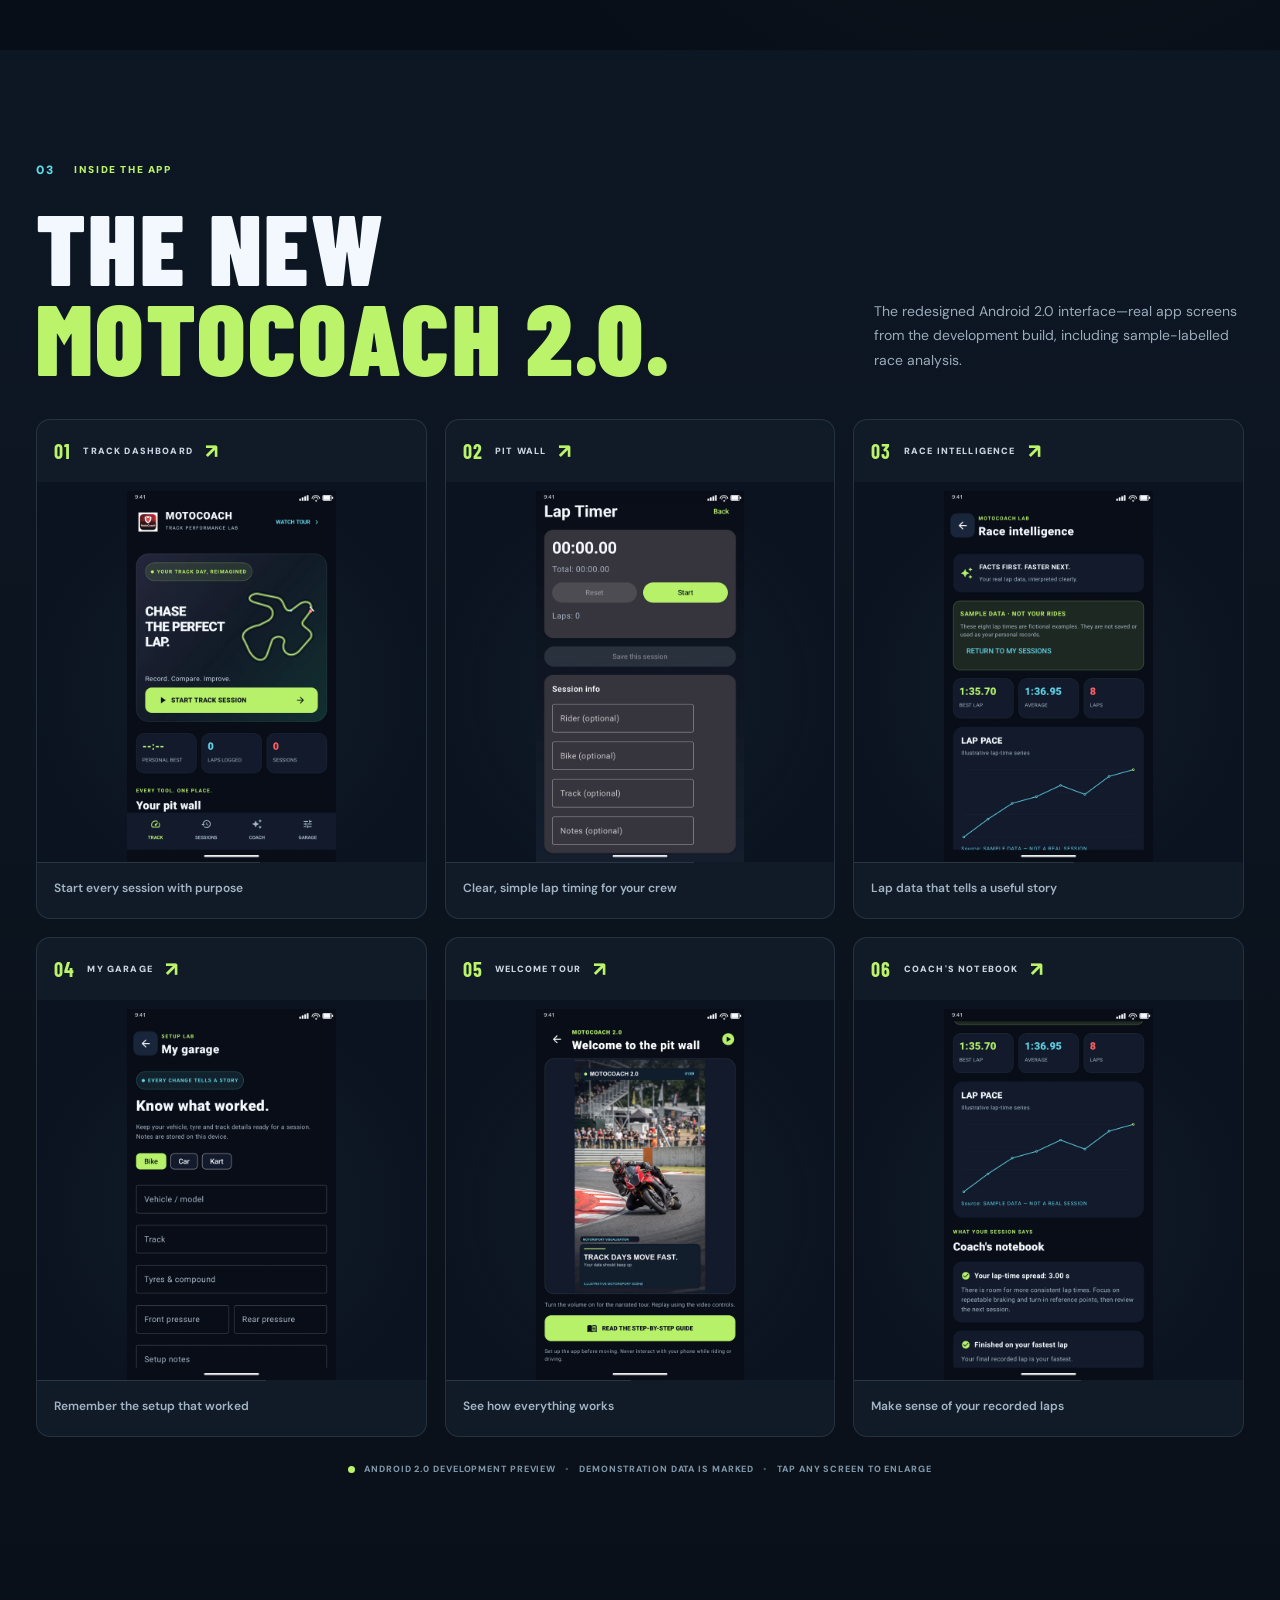
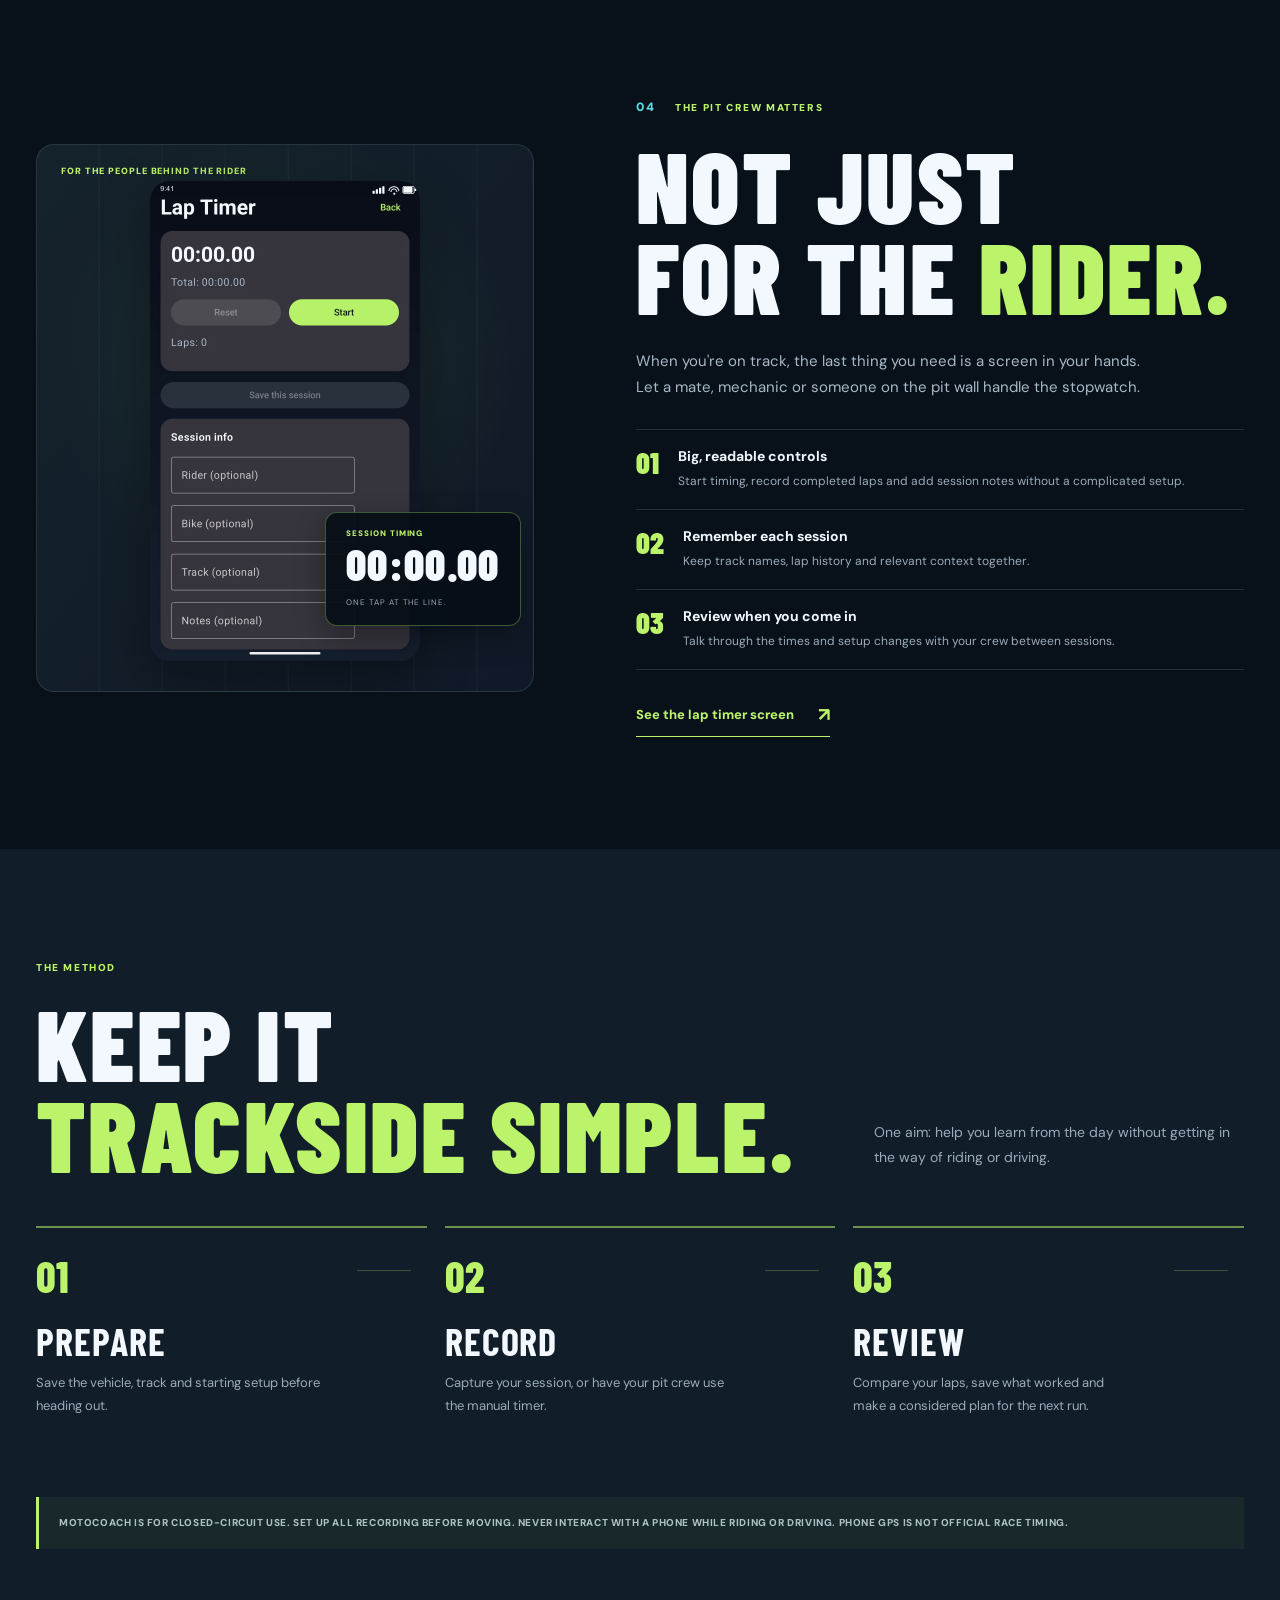
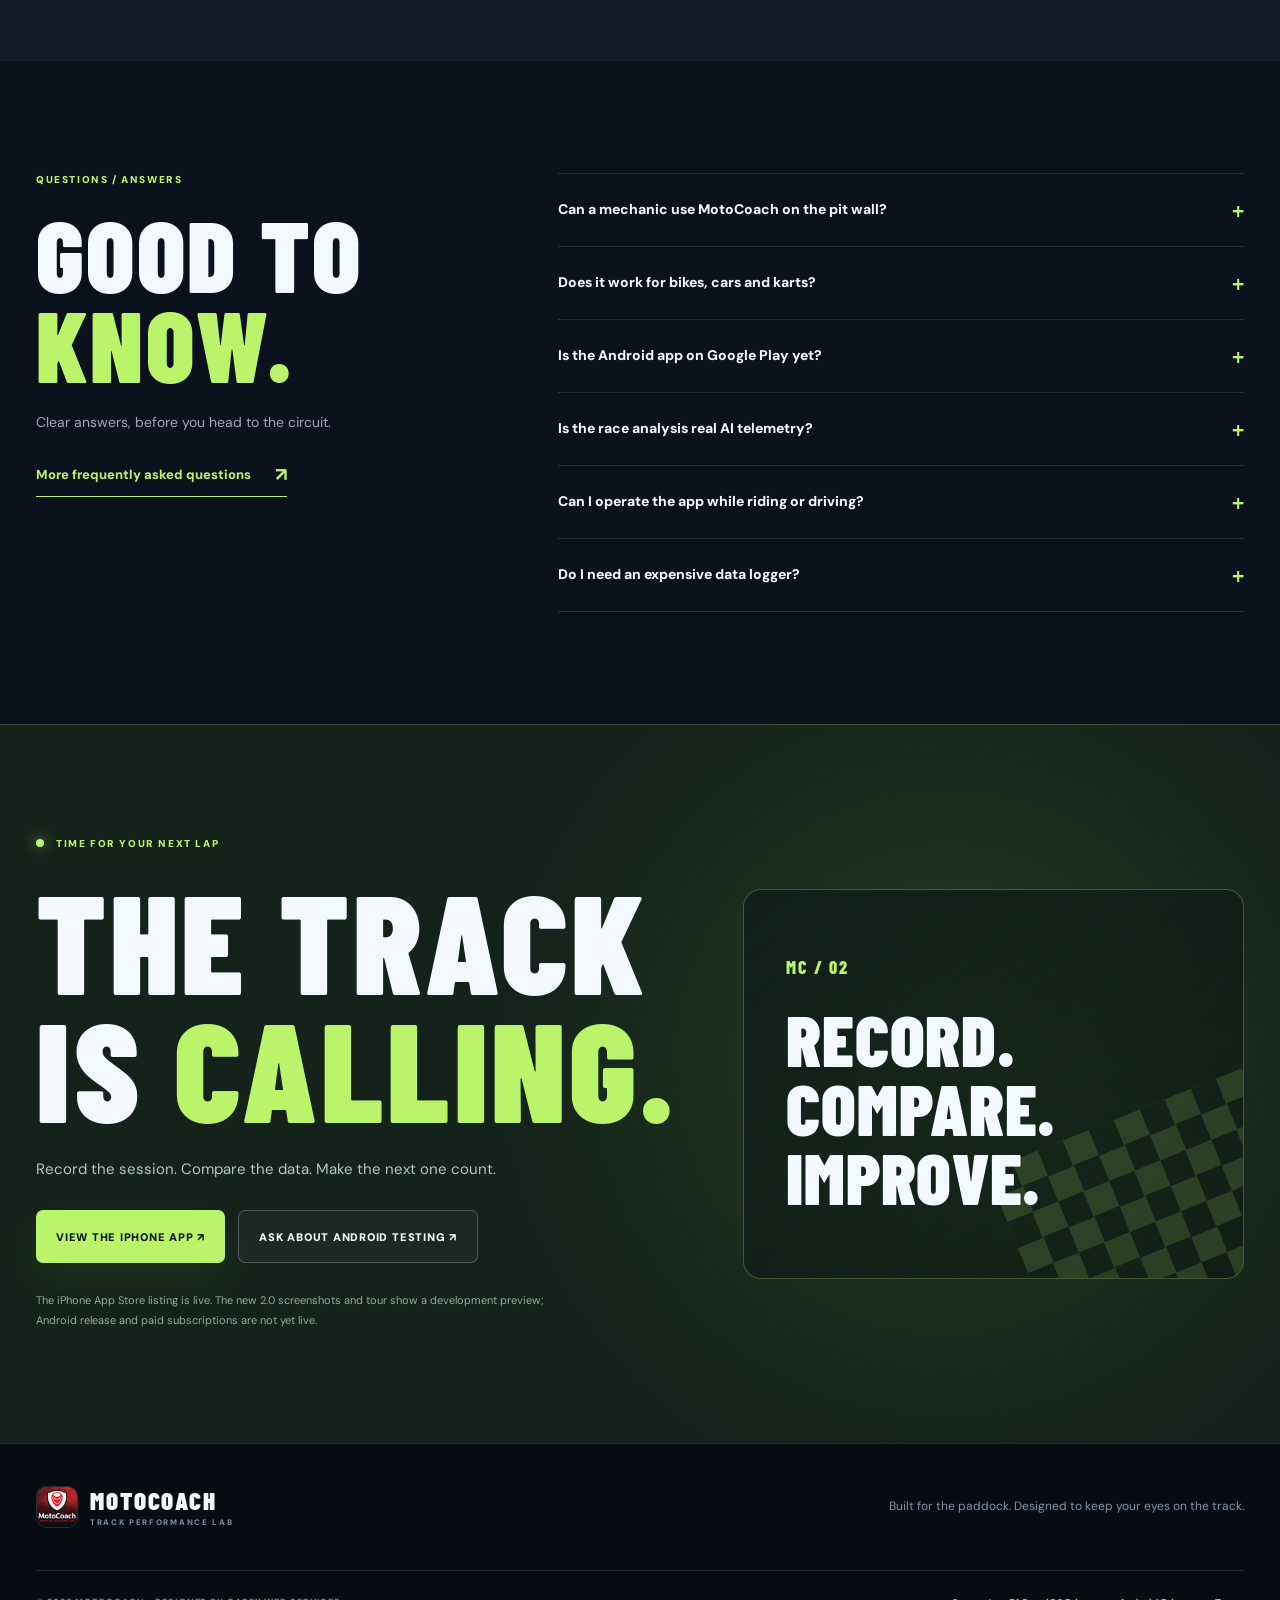
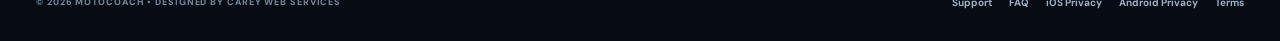
==== commit ca80c926: "Launch MotoCoach 2.0 motorsport website, video, six app previews and technical SEO" ====
--- a/index.html
+++ b/index.html
@@ -1,899 +1,140 @@
-<!DOCTYPE html>
-<html lang="en">
+<!doctype html>
+<html lang="en-IE">
 <head>
-  <meta charset="UTF-8" />
-  <title>MotoCoach – AimotoCoach Track Day Data & Coaching</title>
-  <meta name="viewport" content="width=device-width, initial-scale=1.0" />
-  <meta name="description" content="MotoCoach is an AI-powered track day data and coaching app. Lap timing, on-board video + GPS and setup advice for bikes, cars and karts – straight from your iPhone, without a €2,000 data system." />
-
-  <style>
-    :root {
-      --bg-dark: #050910;
-      --bg-hero: radial-gradient(circle at top left, #171f35 0, #050910 55%, #050910 100%);
-      --card-bg: rgba(8, 15, 28, 0.96);
-      --accent: #ff3546;
-      --accent-soft: rgba(255, 53, 70, 0.18);
-      --accent-light: #ff6a76;
-      --text-main: #f8fbff;
-      --text-muted: #a4b0c6;
-      --border-subtle: rgba(255, 255, 255, 0.06);
-      --pill-bg: rgba(13, 24, 45, 0.95);
-      --pill-border: rgba(255, 255, 255, 0.12);
-    }
-
-    * {
-      box-sizing: border-box;
-    }
-
-    body {
-      margin: 0;
-      font-family: system-ui, -apple-system, BlinkMacSystemFont, "SF Pro Text", "Helvetica Neue", Arial, sans-serif;
-      color: var(--text-main);
-      background: var(--bg-dark);
-      -webkit-font-smoothing: antialiased;
-    }
-
-    a {
-      color: inherit;
-      text-decoration: none;
-    }
-
-    /* Layout */
-
-    .page {
-      min-height: 100vh;
-      display: flex;
-      flex-direction: column;
-    }
-
-    .wrapper {
-      width: 100%;
-      max-width: 1120px;
-      margin: 0 auto;
-      padding: 0 20px;
-    }
-
-    header {
-      position: sticky;
-      top: 0;
-      z-index: 20;
-      backdrop-filter: blur(16px);
-      background: linear-gradient(to bottom, rgba(5,9,16,0.92) 0%, rgba(5,9,16,0.86) 70%, transparent 100%);
-      border-bottom: 1px solid rgba(255,255,255,0.04);
-    }
-
-    .nav {
-      display: flex;
-      align-items: center;
-      justify-content: space-between;
-      padding: 14px 0;
-      gap: 18px;
-      flex-wrap: wrap; /* allow wrapping on smaller screens */
-    }
-
-    .nav-left {
-      display: flex;
-      align-items: center;
-      gap: 12px;
-    }
-
-    .logo-icon {
-      width: 36px;
-      height: 36px;
-      border-radius: 12px;
-      overflow: hidden;
-      background: #b80010;
-      display: flex;
-      align-items: center;
-      justify-content: center;
-    }
-
-    .logo-icon img {
-      width: 100%;
-      height: 100%;
-      object-fit: cover;
-      display: block;
-    }
-
-    .logo-text {
-      display: flex;
-      flex-direction: column;
-      line-height: 1.1;
-    }
-
-    .logo-text span:first-child {
-      font-weight: 700;
-      letter-spacing: 0.04em;
-      text-transform: uppercase;
-      font-size: 0.9rem;
-    }
-
-    .logo-text span:last-child {
-      font-size: 0.7rem;
-      text-transform: uppercase;
-      letter-spacing: 0.15em;
-      color: var(--text-muted);
-    }
-
-    .nav-links {
-      display: flex;
-      gap: 20px;
-      font-size: 0.9rem;
-      color: var(--text-muted);
-    }
-
-    .nav-links a {
-      padding-bottom: 2px;
-      border-bottom: 1px solid transparent;
-    }
-
-    .nav-links a:hover {
-      color: var(--text-main);
-      border-bottom-color: rgba(255,255,255,0.35);
-    }
-
-    .nav-cta {
-      display: flex;
-      align-items: center;
-      gap: 10px;
-    }
-
-    .pill {
-      padding: 6px 12px;
-      border-radius: 999px;
-      background: var(--pill-bg);
-      border: 1px solid var(--pill-border);
-      font-size: 0.78rem;
-      text-transform: uppercase;
-      letter-spacing: 0.14em;
-      color: var(--text-muted);
-      white-space: nowrap;
-    }
-
-    .btn-appstore {
-      display: inline-flex;
-      align-items: center;
-      gap: 10px;
-      padding: 9px 18px;
-      border-radius: 999px;
-      border: none;
-      background: radial-gradient(circle at top left, #23ff95 0, #16bb66 45%, #0a7c3c 100%);
-      color: #02130a;
-      font-size: 0.9rem;
-      font-weight: 600;
-      box-shadow: 0 12px 30px rgba(10, 112, 66, 0.5);
-    }
-
-    .btn-appstore span {
-      display: block;
-      line-height: 1.1;
-    }
-
-    .btn-appstore small {
-      font-size: 0.7rem;
-      display: block;
-      opacity: 0.8;
-      text-transform: uppercase;
-      letter-spacing: 0.11em;
-    }
-
-    .btn-appstore strong {
-      font-size: 0.95rem;
-    }
-
-    .btn-appstore:hover {
-      filter: brightness(1.05);
-      transform: translateY(-1px);
-      box-shadow: 0 16px 38px rgba(7, 95, 57, 0.7);
-    }
-
-    /* Hero */
-
-    .hero {
-      background: var(--bg-hero);
-      padding: 48px 0 60px;
-    }
-
-    .hero-grid {
-      display: grid;
-      grid-template-columns: minmax(0, 3fr) minmax(0, 2.4fr);
-      gap: 40px;
-      align-items: center;
-    }
-
-    .eyebrow {
-      display: inline-flex;
-      align-items: center;
-      gap: 8px;
-      padding: 4px 10px;
-      border-radius: 999px;
-      background: rgba(20, 33, 60, 0.9);
-      border: 1px solid rgba(255,255,255,0.1);
-      color: var(--text-muted);
-      font-size: 0.78rem;
-      text-transform: uppercase;
-      letter-spacing: 0.15em;
-      margin-bottom: 12px;
-    }
-
-    .eyebrow span.dot {
-      width: 7px;
-      height: 7px;
-      border-radius: 50%;
-      background: #18da73;
-      box-shadow: 0 0 6px #18da73;
-    }
-
-    h1 {
-      font-size: clamp(2.5rem, 4vw, 3rem);
-      margin: 0 0 10px;
-    }
-
-    .hero-subtitle {
-      font-size: 1.1rem;
-      color: var(--text-muted);
-      max-width: 520px;
-      line-height: 1.6;
-      margin-bottom: 22px;
-    }
-
-    .hero-cols {
-      display: flex;
-      flex-wrap: wrap;
-      gap: 18px 22px;
-      align-items: center;
-      margin-bottom: 22px;
-    }
-
-    .hero-note {
-      font-size: 0.85rem;
-      color: var(--text-muted);
-      max-width: 360px;
-      line-height: 1.5;
-    }
-
-    .badges {
-      display: flex;
-      flex-wrap: wrap;
-      gap: 8px;
-      margin-top: 6px;
-      font-size: 0.8rem;
-    }
-
-    .badge-pill {
-      padding: 4px 10px;
-      border-radius: 999px;
-      background: rgba(8, 16, 32, 0.9);
-      border: 1px solid rgba(255,255,255,0.08);
-      color: var(--text-muted);
-    }
-
-    .hero-secondary {
-      font-size: 0.8rem;
-      color: var(--text-muted);
-      margin-top: 10px;
-    }
-
-    .device-card {
-      background: radial-gradient(circle at top, rgba(255,255,255,0.08) 0, rgba(5,9,16,0.85) 55%, rgba(5,9,16,0.98) 100%);
-      border-radius: 32px;
-      border: 1px solid rgba(255,255,255,0.08);
-      padding: 26px 24px 24px;
-      box-shadow: 0 26px 50px rgba(0,0,0,0.7);
-      max-width: 380px;
-      margin-left: auto;
-    }
-
-    .device-header {
-      display: flex;
-      justify-content: space-between;
-      align-items: center;
-      margin-bottom: 14px;
-      font-size: 0.8rem;
-      color: var(--text-muted);
-    }
-
-    .device-chip {
-      padding: 3px 9px;
-      border-radius: 999px;
-      background: rgba(0,0,0,0.55);
-      border: 1px solid rgba(255,255,255,0.12);
-      display: inline-flex;
-      align-items: center;
-      gap: 6px;
-    }
-
-    .device-body {
-      display: grid;
-      grid-template-columns: 96px 1fr;
-      gap: 18px;
-      align-items: center;
-    }
-
-    .device-icon {
-      width: 96px;
-      height: 96px;
-      border-radius: 26px;
-      overflow: hidden;
-      box-shadow: 0 16px 40px rgba(0,0,0,0.9);
-      background: #b4000f;
-      display: flex;
-      align-items: center;
-      justify-content: center;
-    }
-
-    .device-icon img {
-      width: 100%;
-      height: 100%;
-      display: block;
-      object-fit: cover;
-    }
-
-    .device-text h2 {
-      margin: 0 0 4px;
-      font-size: 1.3rem;
-    }
-
-    .device-text p {
-      margin: 0;
-      font-size: 0.86rem;
-      color: var(--text-muted);
-    }
-
-    .device-tags {
-      display: flex;
-      flex-wrap: wrap;
-      gap: 6px;
-      margin-top: 10px;
-    }
-
-    .device-tags span {
-      font-size: 0.7rem;
-      padding: 3px 8px;
-      border-radius: 999px;
-      background: rgba(8,16,32,0.9);
-      border: 1px solid rgba(255,255,255,0.12);
-      color: var(--text-muted);
-    }
-
-    .device-footer {
-      margin-top: 18px;
-      padding-top: 12px;
-      border-top: 1px dashed rgba(255,255,255,0.12);
-      font-size: 0.8rem;
-      color: var(--text-muted);
-      display: flex;
-      justify-content: space-between;
-      gap: 10px;
-      flex-wrap: wrap;
-    }
-
-    .chip-hot {
-      padding: 3px 8px;
-      border-radius: 999px;
-      font-size: 0.7rem;
-      background: var(--accent-soft);
-      color: var(--accent-light);
-      border: 1px solid rgba(255, 98, 116, 0.8);
-    }
-
-    /* Sections */
-
-    section {
-      padding: 56px 0;
-      background: radial-gradient(circle at top, #10172b 0, #050910 55%, #050910 100%);
-      border-top: 1px solid rgba(255,255,255,0.03);
-    }
-
-    section:nth-of-type(even) {
-      background: #050910;
-    }
-
-    .section-header {
-      margin-bottom: 26px;
-      text-align: left;
-    }
-
-    .section-header h2 {
-      margin: 0 0 6px;
-      font-size: 1.6rem;
-    }
-
-    .section-header p {
-      margin: 0;
-      font-size: 0.96rem;
-      color: var(--text-muted);
-      max-width: 620px;
-    }
-
-    .feature-grid {
-      display: grid;
-      grid-template-columns: repeat(3, minmax(0, 1fr));
-      gap: 18px;
-    }
-
-    .feature-card {
-      background: var(--card-bg);
-      border-radius: 16px;
-      padding: 16px 16px 18px;
-      border: 1px solid var(--border-subtle);
-      display: flex;
-      flex-direction: column;
-      gap: 6px;
-      font-size: 0.88rem;
-    }
-
-    .feature-card h3 {
-      margin: 0;
-      font-size: 0.98rem;
-    }
-
-    .feature-card p {
-      margin: 0;
-      color: var(--text-muted);
-      line-height: 1.5;
-    }
-
-    .feature-label {
-      font-size: 0.72rem;
-      color: var(--text-muted);
-      text-transform: uppercase;
-      letter-spacing: 0.18em;
-      margin-bottom: 2px;
-    }
-
-    .feature-pill-row {
-      display: flex;
-      flex-wrap: wrap;
-      gap: 6px;
-      margin-top: 8px;
-    }
-
-    .feature-pill-row span {
-      font-size: 0.72rem;
-      padding: 3px 8px;
-      border-radius: 999px;
-      background: rgba(10, 18, 34, 0.95);
-      border: 1px solid rgba(255,255,255,0.08);
-      color: var(--text-muted);
-    }
-
-    .pricing-card {
-      background: var(--card-bg);
-      border-radius: 20px;
-      padding: 20px 20px 22px;
-      border: 1px solid var(--border-subtle);
-      display: grid;
-      grid-template-columns: minmax(0, 2.1fr) minmax(0, 2.2fr);
-      gap: 22px;
-      align-items: center;
-    }
-
-    .pricing-main h3 {
-      margin: 0 0 4px;
-      font-size: 1.2rem;
-    }
-
-    .pricing-main p {
-      margin: 0;
-      font-size: 0.94rem;
-      color: var(--text-muted);
-      max-width: 480px;
-    }
-
-    .pricing-meta {
-      margin-top: 10px;
-      font-size: 0.78rem;
-      color: var(--text-muted);
-    }
-
-    .pricing-meta strong {
-      color: var(--accent-light);
-    }
-
-    .pricing-details {
-      font-size: 0.86rem;
-      color: var(--text-muted);
-    }
-
-    .pricing-details ul {
-      margin: 8px 0 0 18px;
-      padding: 0;
-    }
-
-    .pricing-details li {
-      margin-bottom: 4px;
-    }
-
-    .fine-print {
-      margin-top: 8px;
-      font-size: 0.72rem;
-      color: var(--text-muted);
-      opacity: 0.9;
-    }
-
-    footer {
-      padding: 28px 0 34px;
-      background: #03060c;
-      border-top: 1px solid rgba(255,255,255,0.04);
-      font-size: 0.8rem;
-      color: var(--text-muted);
-    }
-
-    .footer-row {
-      display: flex;
-      justify-content: space-between;
-      gap: 16px;
-      flex-wrap: wrap;
-      align-items: center;
-    }
-
-    .footer-links {
-      display: flex;
-      gap: 12px;
-      flex-wrap: wrap;
-    }
-
-    .footer-links a {
-      color: var(--text-muted);
-    }
-
-    .footer-links a:hover {
-      color: var(--text-main);
-    }
-
-    /* Responsive */
-
-    @media (max-width: 880px) {
-      .hero-grid {
-        grid-template-columns: minmax(0, 1fr);
-      }
-
-      .device-card {
-        margin: 10px auto 0;
-      }
-
-      .nav {
-        padding: 10px 0;
-        flex-direction: column;
-        align-items: flex-start;
-        gap: 10px;
-      }
-
-      .nav-links {
-        display: flex;          /* keep links visible */
-        flex-wrap: wrap;
-        gap: 12px;
-        font-size: 0.85rem;
-      }
-
-      .nav-cta {
-        width: 100%;
-        justify-content: space-between;
-      }
-
-      section {
-        padding: 42px 0;
-      }
-
-      .pricing-card {
-        grid-template-columns: minmax(0, 1fr);
-      }
-    }
-
-    @media (max-width: 720px) {
-      .feature-grid {
-        grid-template-columns: minmax(0, 1fr);
-      }
-    }
-
-    @media (max-width: 520px) {
-      .device-body {
-        grid-template-columns: minmax(0, 1fr);
-      }
-      .device-icon {
-        margin: 0 auto;
-      }
-      .device-text {
-        text-align: center;
-      }
-      .hero-cols {
-        flex-direction: column;
-        align-items: flex-start;
-      }
-    }
-  </style>
+  <meta charset="utf-8">
+  <meta name="viewport" content="width=device-width, initial-scale=1">
+  <meta name="theme-color" content="#080e18">
+  <meta name="color-scheme" content="dark">
+  <meta name="description" content="MotoCoach is a track-day companion for motorcyclists, car drivers and kart racers. Explore lap timing, pit-wall timing, video + GPS, race insights and setup notes in our MotoCoach 2.0 preview.">
+  <meta name="robots" content="index,follow,max-image-preview:large,max-video-preview:-1">
+  <meta name="author" content="Carey Web Services">
+  <link rel="canonical" href="https://aimotocoach.com/">
+  <link rel="icon" type="image/webp" href="/assets/v2/motocoach-icon.webp">
+  <link rel="manifest" href="/site.webmanifest">
+  <link rel="preload" as="image" href="/assets/v2/01_Track_Dashboard.webp" fetchpriority="high">
+  <link rel="stylesheet" href="/assets/v2/site.css">
+  <meta property="og:type" content="website">
+  <meta property="og:site_name" content="MotoCoach">
+  <meta property="og:locale" content="en_IE">
+  <meta property="og:title" content="MotoCoach — Chase the Perfect Lap">
+  <meta property="og:description" content="Track-day tools for riders, drivers and pit crews. Watch the 60-second MotoCoach 2.0 tour and explore the redesigned app.">
+  <meta property="og:url" content="https://aimotocoach.com/">
+  <meta property="og:image" content="https://aimotocoach.com/assets/v2/motocoach-feature.webp">
+  <meta property="og:image:alt" content="MotoCoach track-day racing graphics and app branding">
+  <meta name="twitter:card" content="summary_large_image">
+  <meta name="twitter:title" content="MotoCoach — Record. Compare. Improve.">
+  <meta name="twitter:description" content="Discover the track-day timing app and the new MotoCoach 2.0 preview.">
+  <meta name="twitter:image" content="https://aimotocoach.com/assets/v2/motocoach-feature.webp">
+  <title>MotoCoach — GPS Lap Timing, Pit-Wall Timer & Track-Day App</title>
+  <script type="application/ld+json">
+  {
+    "@context":"https://schema.org",
+    "@graph":[
+      {"@type":"Organization","@id":"https://aimotocoach.com/#organization","name":"Carey Web Services","url":"https://aimotocoach.com/","email":"careywebservicesireland@gmail.com"},
+      {"@type":"WebSite","@id":"https://aimotocoach.com/#website","url":"https://aimotocoach.com/","name":"MotoCoach","publisher":{"@id":"https://aimotocoach.com/#organization"},"inLanguage":"en-IE"},
+      {"@type":"SoftwareApplication","@id":"https://aimotocoach.com/#app","name":"MotoCoach","description":"Track-day lap timing, video and GPS session tools, lap history and setup notes for motorcycles, cars and karts.","applicationCategory":"SportsApplication","operatingSystem":"iOS","url":"https://aimotocoach.com/","downloadUrl":"https://apps.apple.com/ie/app/aimotorbikecoach/id6755649378","publisher":{"@id":"https://aimotocoach.com/#organization"},"image":"https://aimotocoach.com/assets/v2/motocoach-icon.webp"},
+      {"@type":"VideoObject","@id":"https://aimotocoach.com/#tour","name":"MotoCoach 2.0 — 60-second trackside introduction","description":"Narrated MotoCoach 2.0 preview featuring the pit-wall lap timer, video and GPS concept, racing insights and garage notes. Includes illustrative motorsport visuals and sample app data.","thumbnailUrl":"https://aimotocoach.com/assets/v2/motocoach-video-poster.webp","contentUrl":"https://aimotocoach.com/assets/v2/motocoach-2-trackside-60s.mp4","uploadDate":"2026-11-04","duration":"PT1M","inLanguage":"en-IE"}
+    ]
+  }
+  </script>
 </head>
 <body>
-<div class="page">
+  <a class="skip-link" href="#main">Skip to content</a>
+  <div class="site-shell" id="top">
+    <header class="site-header">
+      <div class="nav-inner container">
+        <a class="brand" href="/" aria-label="MotoCoach home"><img src="/assets/v2/motocoach-icon.webp" width="42" height="42" alt=""><span><strong>MOTOCOACH</strong><small>TRACK PERFORMANCE LAB</small></span></a>
+        <nav class="desktop-nav" aria-label="Main navigation"><a href="#features">Features</a><a href="#video">Watch the film</a><a href="#screenshots">App preview</a><a href="#pitwall">Pit wall</a><a href="#questions">FAQ</a></nav>
+        <div class="nav-actions"><a class="small-cta" href="https://apps.apple.com/ie/app/aimotorbikecoach/id6755649378" target="_blank" rel="noopener noreferrer">iPhone app <span aria-hidden="true">↗</span></a><button class="menu-toggle" type="button" aria-label="Open navigation" aria-expanded="false" aria-controls="mobile-nav"><span></span><span></span><span></span></button></div>
+      </div>
+      <nav id="mobile-nav" class="mobile-nav" aria-label="Mobile navigation" hidden><a href="#features">Features</a><a href="#video">Watch the film</a><a href="#screenshots">App preview</a><a href="#pitwall">Pit wall</a><a href="#questions">FAQ</a><a href="#download">Get MotoCoach</a></nav>
+    </header>
 
-  <!-- NAVBAR -->
-  <header>
-    <div class="wrapper">
-      <div class="nav">
-        <div class="nav-left">
-          <div class="logo-icon">
-            <!-- Your app icon in the repo root as app-icon.png -->
-            <img src="app-icon.png" alt="MotoCoach app icon" />
+    <main id="main">
+      <section class="hero section-pad" aria-labelledby="hero-title">
+        <div class="hero-grid container">
+          <div class="hero-copy">
+            <div class="eyebrow"><span class="live-dot"></span> THE TRACK DAY PERFORMANCE LAB <span class="eyebrow-line"></span> 2.0 PREVIEW</div>
+            <h1 id="hero-title">CHASE<br>THE <em>PERFECT</em><br>LAP<span class="full-stop">.</span></h1>
+            <p class="hero-lead">Your track day. Your data. One smarter place to <strong>record, compare and improve.</strong></p>
+            <p class="hero-sub">For motorcycles, cars, karts—and the mechanics and friends timing laps from the pit wall. Discover the next generation of MotoCoach.</p>
+            <div class="hero-buttons"><a class="button button-lime" href="#video"><span class="play-mark">▶</span> WATCH THE 60-SECOND TOUR</a><a class="button button-outline" href="#screenshots">EXPLORE THE NEW APP <span aria-hidden="true">↗</span></a></div>
+            <div class="availability"><span class="availability-pill"><span class="green-mini"></span> iPhone app available</span><span class="availability-pill muted-pill">Android 2.0 • testing preparation</span></div>
+            <div class="hero-index"><span>01 / 04</span><span class="hero-index-line"></span><span>BUILT FOR THE PADDOCK</span></div>
           </div>
-          <div class="logo-text">
-            <span>MotoCoach</span>
-            <span>Track Day Data &amp; Coaching</span>
+          <div class="hero-visual">
+            <div class="hero-grid-background" aria-hidden="true"></div>
+            <svg class="circuit-hero" viewBox="0 0 520 430" fill="none" role="img" aria-label="Illustrative technical race circuit outline"><path d="M127 99 C157 73 191 78 211 87 L260 45 Q300 28 331 58 L359 99 Q378 128 351 154 L316 175 L361 198 Q404 222 383 256 L360 283 Q350 300 319 292 L271 274 L249 312 Q236 330 207 326 L164 313 Q135 306 128 274 L143 239 L107 229 Q67 210 89 174 L116 153 L93 130 Z" stroke="#b7f269" stroke-width="8" stroke-linecap="round" stroke-linejoin="round"/><path d="M127 99 C157 73 191 78 211 87 L260 45 Q300 28 331 58 L359 99 Q378 128 351 154 L316 175 L361 198 Q404 222 383 256 L360 283 Q350 300 319 292 L271 274 L249 312 Q236 330 207 326 L164 313 Q135 306 128 274 L143 239 L107 229 Q67 210 89 174 L116 153 L93 130 Z" stroke="#b7f269" stroke-opacity=".18" stroke-width="22"/><path d="M89 172 L115 180" stroke="white" stroke-width="4"/><path d="M91 180 L117 188" stroke="white" stroke-width="4"/><circle cx="268" cy="274" r="7" fill="#ff6669" stroke="#0a1220" stroke-width="5"/></svg>
+            <div class="phone-halo"></div>
+            <div class="phone-shot"><img src="/assets/v2/01_Track_Dashboard.webp" width="1080" height="1920" alt="MotoCoach 2.0 app preview showing Chase the Perfect Lap and a technical race-circuit graphic" fetchpriority="high"></div>
+            <div class="floating-panel float-a"><span class="panel-label">PIT WALL READY</span><strong>MANUAL LAP TIMER</strong><span class="panel-mini">Crew-friendly controls</span></div>
+            <div class="floating-panel float-b"><span class="panel-label">THE NEXT SESSION</span><strong>STARTS HERE <span>↗</span></strong></div>
+            <div class="hero-visual-caption">02 / TRACK LAB <span>DEVELOPMENT PREVIEW</span></div>
           </div>
         </div>
+      </section>
 
-        <nav class="nav-links">
-          <a href="#why">Why MotoCoach</a>
-          <a href="#features">Features</a>
-          <a href="#pricing">Pricing</a>
-          <a href="#who-for">Who it’s for</a>
-          <a href="support.html">Support</a>
-          <a href="faq.html">FAQ – Bikes, Cars & Karts</a>
-        </nav>
+      <div class="track-strip" aria-label="MotoCoach core tools"><div class="track-strip-inner"><span>TRACK DAY INTELLIGENCE</span><span class="cross">✳</span><span>GPS LAP TIMING</span><span class="cross">✳</span><span>VIDEO + GPS</span><span class="cross">✳</span><span>PIT-WALL TIMER</span><span class="cross">✳</span><span>SETUP & TYRE NOTES</span><span class="cross">✳</span><span>RECORD. COMPARE. IMPROVE.</span></div></div>
 
-        <div class="nav-cta">
-          <div class="pill">iOS • Bikes • Cars • Karts</div>
-          <a class="btn-appstore" href="https://apps.apple.com/app/aimotorbikecoach/id6755649378" target="_blank" rel="noopener noreferrer">
-            <span>
-              <small>Download on the</small>
-              <strong>App Store</strong>
-            </span>
-          </a>
-        </div>
-      </div>
-    </div>
-  </header>
-
-  <!-- HERO -->
-  <div class="hero">
-    <div class="wrapper">
-      <div class="hero-grid">
-        <div>
-          <div class="eyebrow">
-            <span class="dot"></span>
-            <span>New • AI track-day coach for riders &amp; drivers</span>
-          </div>
-          <h1>Smarter track-day data without a €2,000 system.</h1>
-          <p class="hero-subtitle">
-            MotoCoach combines lap timing, on-board video + GPS and AI setup advice so you can focus on riding or driving while your iPhone handles the data and coaching.
-          </p>
-
-          <div class="hero-cols">
-            <a class="btn-appstore" href="https://apps.apple.com/app/aimotorbikecoach/id6755649378" target="_blank" rel="noopener noreferrer">
-              <span>
-                <small>Get MotoCoach on</small>
-                <strong>App Store</strong>
-              </span>
-            </a>
-
-            <div class="hero-note">
-              Designed for real track days, not just demos.
-              <div class="badges">
-                <span class="badge-pill">Lap timer &amp; session log</span>
-                <span class="badge-pill">On-board video + GPS</span>
-                <span class="badge-pill">AI setup &amp; coaching</span>
-              </div>
-            </div>
-          </div>
-
-          <div class="hero-secondary">
-            Works for bikes, cars and karts. As long as you’ve got an iPhone, you’re ready to go.
+      <section class="section-pad features-section" id="features" aria-labelledby="features-title">
+        <div class="container">
+          <div class="section-header"><div><span class="eyebrow eyebrow-plain"><span class="section-number">01</span> MADE FOR REAL TRACK DAYS</span><h2 id="features-title">EVERY TOOL.<br><em>ONE GARAGE.</em></h2></div><p>Stop juggling notes, stopwatches and separate apps. MotoCoach brings track-day information together, with the rider's focus where it belongs: on the circuit.</p></div>
+          <div class="feature-grid">
+            <article class="feature-card feature-spotlight"><span class="feature-counter">01 / TIMING</span><span class="feature-icon">⌁</span><h3>Auto lap & GPS</h3><p>Record a track session with GPS speed and lap information. Review times and saved sessions after your run.</p><div class="feature-tag">ON-TRACK TOOLS</div></article>
+            <article class="feature-card"><span class="feature-counter">02 / CREW</span><span class="feature-icon">◷</span><h3>Pit-wall lap timer</h3><p>A separate, large-control stopwatch for mechanics, helpers or friends recording every completed lap.</p><div class="feature-tag">NO LAP HARDWARE REQUIRED</div></article>
+            <article class="feature-card"><span class="feature-counter">03 / CAPTURE</span><span class="feature-icon">▣</span><h3>Video + GPS</h3><p>Bring video together with recorded GPS and timing information, then review the session off track.</p><div class="feature-tag">DEVICE SUPPORT VARIES</div></article>
+            <article class="feature-card"><span class="feature-counter">04 / REVIEW</span><span class="feature-icon">⌁</span><h3>Race intelligence</h3><p>See best, average and consistency from recorded laps. No imaginary braking points or invented lean-angle data.</p><div class="feature-tag">HONEST DATA, CLEAR CONTEXT</div></article>
+            <article class="feature-card"><span class="feature-counter">05 / SETUP</span><span class="feature-icon">⚙</span><h3>My Garage</h3><p>Keep track of tyres, pressures, vehicle, circuit and setup notes, ready for your next session.</p><div class="feature-tag">YOUR PADDOCK NOTEBOOK</div></article>
+            <article class="feature-card"><span class="feature-counter">06 / LEARNING</span><span class="feature-icon">✦</span><h3>Coaching notebook</h3><p>Review straightforward lap-time feedback and suggestions for what to measure next. Advanced AI coaching is still being developed.</p><div class="feature-tag">2.0 DEVELOPMENT PREVIEW</div></article>
           </div>
         </div>
+      </section>
 
-        <aside>
-          <div class="device-card">
-            <div class="device-header">
-              <span>Today at the track</span>
-              <span class="device-chip">
-                <span style="width:7px;height:7px;border-radius:50%;background:#18da73;box-shadow:0 0 6px #18da73;"></span>
-                <span>AI coach online</span>
-              </span>
-            </div>
-            <div class="device-body">
-              <div class="device-icon">
-                <img src="app-icon.png" alt="MotoCoach icon" />
-              </div>
-              <div class="device-text">
-                <h2>MotoCoach</h2>
-                <p>Pick your machine, pace and conditions. Get a plan for your first 3 sessions plus setup notes.</p>
-                <div class="device-tags">
-                  <span>Lap Timer</span>
-                  <span>Video + GPS</span>
-                  <span>Suspension</span>
-                  <span>Tyres &amp; grip</span>
-                </div>
-              </div>
-            </div>
-            <div class="device-footer">
-              <span class="chip-hot">7-day free trial</span>
-              <span>Then one simple monthly price via Apple. Cancel anytime in your Apple ID settings.</span>
-            </div>
+      <section class="film-section section-pad" id="video" aria-labelledby="film-title">
+        <div class="container film-grid">
+          <div class="film-copy"><span class="eyebrow eyebrow-plain"><span class="section-number">02</span> THE 60-SECOND INTRODUCTION</span><h2 id="film-title">WELCOME<br>TO THE <em>PIT WALL.</em></h2><p>One minute. The feeling of a track day. And a look at how MotoCoach can help riders, drivers and the people supporting them.</p>
+            <div class="film-timeline"><div><b>00:11</b><span>Timing from the pit wall</span></div><div><b>00:20</b><span>Onboard video & GPS preview</span></div><div><b>00:30</b><span>Lap analysis & consistency</span></div><div><b>00:40</b><span>Vehicle and tyre setup notes</span></div></div>
+            <p class="film-disclaimer"><span class="disclaimer-mark">i</span> The film includes illustrative motorsport scenes and clearly labelled demonstration app data; they are not recordings from a customer's track session.</p>
           </div>
-        </aside>
-      </div>
-    </div>
-  </div>
-
-  <!-- WHY MOTOCOACH -->
-  <section id="why">
-    <div class="wrapper">
-      <div class="section-header">
-        <h2>Why I built MotoCoach</h2>
-        <p>This isn’t some €2,000 data system. I was sick of trying to get things to work properly, so I made my own.</p>
-      </div>
-
-      <div class="feature-card" style="max-width:720px;margin:0 auto;">
-        <p style="margin-top:0;">
-          Every track day felt the same – different apps, gadgets that didn’t connect, gear that cost a fortune and still didn’t give me what I actually wanted.
-        </p>
-        <p>
-          So I built <strong>MotoCoach</strong>.
-        </p>
-        <p>
-          MotoCoach is just an iPhone app that gives you lap times and GPS without the hassle.
-        </p>
-        <p>
-          <strong>No sensors. No cables. No complicated setup.</strong>
-        </p>
-        <p>
-          It works for <strong>bikes, cars and karts</strong> – anything that moves fast on a circuit. As long as you’ve got an iPhone, you can record your laps, see your data, watch it back as soon as you come in, and share it if you want.
-        </p>
-      </div>
-    </div>
-  </section>
-
-  <!-- FEATURES -->
-  <section id="features">
-    <div class="wrapper">
-      <div class="section-header">
-        <h2>What MotoCoach can do for your track day</h2>
-        <p>Use it as much or as little as you like – from simple lap timing to detailed setup conversations between sessions.</p>
-      </div>
-
-      <div class="feature-grid">
-        <div class="feature-card">
-          <div class="feature-label">Core tool</div>
-          <h3>Lap Timer</h3>
-          <p>Time your sessions, save lap history, and send key laps to the AI coach for setup suggestions and PDF-style notes.</p>
-          <div class="feature-pill-row">
-            <span>Session log</span>
-            <span>Best lap focus</span>
-            <span>Track-by-track notes</span>
+          <div class="film-frame"><div class="film-topline"><span>THE MOTOCOACH FILM</span><span>01:00 <span class="red-dot"></span> SOUND ON</span></div>
+            <video class="tour-video" controls playsinline preload="metadata" poster="/assets/v2/motocoach-video-poster.webp" width="720" height="1280" aria-label="Watch the MotoCoach 2.0 60-second narrated trackside introduction"><source src="/assets/v2/motocoach-2-trackside-60s.mp4" type="video/mp4">Your browser cannot play this video. <a href="/assets/v2/motocoach-2-trackside-60s.mp4">Open the MotoCoach video</a>.</video>
+            <div class="film-bottomline"><span>TRACKSIDE EDITION • 2026</span><span>RECORD. COMPARE. IMPROVE.</span></div>
           </div>
         </div>
+      </section>
 
-        <div class="feature-card">
-          <div class="feature-label">Beta</div>
-          <h3>On-board Video + GPS</h3>
-          <p>Record on-board video with GPS while Auto Lap tracks your laps. Review lines, throttle and braking with every session.</p>
-          <div class="feature-pill-row">
-            <span>On-board camera</span>
-            <span>Auto laps</span>
-            <span>Data + visuals</span>
+      <section class="gallery-section section-pad" id="screenshots" aria-labelledby="gallery-title">
+        <div class="container"><div class="section-header gallery-header"><div><span class="eyebrow eyebrow-plain"><span class="section-number">03</span> INSIDE THE APP</span><h2 id="gallery-title">THE NEW<br><em>MOTOCOACH 2.0.</em></h2></div><p>The redesigned Android 2.0 interface—real app screens from the development build, including sample-labelled race analysis.</p></div>
+          <div class="gallery-grid">
+            <button class="shot-card" type="button" data-lightbox="0" aria-label="Enlarge Track dashboard screenshot"><span class="shot-top"><b>01</b><span>TRACK DASHBOARD</span><span>↗</span></span><img src="/assets/v2/01_Track_Dashboard.webp" loading="lazy" width="1080" height="1920" alt="MotoCoach 2.0 home dashboard with racing circuit illustration"><span class="shot-bottom">Start every session with purpose</span></button>
+            <button class="shot-card" type="button" data-lightbox="1" aria-label="Enlarge Pit-wall lap timer screenshot"><span class="shot-top"><b>02</b><span>PIT WALL</span><span>↗</span></span><img src="/assets/v2/02_Pit_Wall_Lap_Timer.webp" loading="lazy" width="1080" height="1920" alt="Manual lap timer with start button and track session fields"><span class="shot-bottom">Clear, simple lap timing for your crew</span></button>
+            <button class="shot-card" type="button" data-lightbox="2" aria-label="Enlarge Race intelligence screenshot"><span class="shot-top"><b>03</b><span>RACE INTELLIGENCE</span><span>↗</span></span><img src="/assets/v2/03_Race_Intelligence_Demo.webp" loading="lazy" width="1080" height="1920" alt="Sample-data race intelligence screen with best lap and lap-time chart"><span class="shot-bottom">Lap data that tells a useful story</span></button>
+            <button class="shot-card" type="button" data-lightbox="3" aria-label="Enlarge Garage setup screenshot"><span class="shot-top"><b>04</b><span>MY GARAGE</span><span>↗</span></span><img src="/assets/v2/04_Garage_Setup.webp" loading="lazy" width="1080" height="1920" alt="Garage form for vehicle, track, tyres and front and rear pressures"><span class="shot-bottom">Remember the setup that worked</span></button>
+            <button class="shot-card" type="button" data-lightbox="4" aria-label="Enlarge Welcome tour screenshot"><span class="shot-top"><b>05</b><span>WELCOME TOUR</span><span>↗</span></span><img src="/assets/v2/05_Trackside_Welcome.webp" loading="lazy" width="1080" height="1920" alt="MotoCoach narrated welcome tour on the app screen"><span class="shot-bottom">See how everything works</span></button>
+            <button class="shot-card" type="button" data-lightbox="5" aria-label="Enlarge Coach notebook screenshot"><span class="shot-top"><b>06</b><span>COACH'S NOTEBOOK</span><span>↗</span></span><img src="/assets/v2/06_Coach_Debrief_Demo.webp" loading="lazy" width="1080" height="1920" alt="Sample lap performance chart and coach notebook insights"><span class="shot-bottom">Make sense of your recorded laps</span></button>
           </div>
+          <div class="gallery-note"><span class="note-dot"></span> ANDROID 2.0 DEVELOPMENT PREVIEW <span>•</span> DEMONSTRATION DATA IS MARKED <span>•</span> TAP ANY SCREEN TO ENLARGE</div>
         </div>
+      </section>
 
-        <div class="feature-card">
-          <div class="feature-label">AI coach</div>
-          <h3>Trackday Planner</h3>
-          <p>Tell MotoCoach your pace, tyres and conditions. Get a plan for your first three sessions so you’re not guessing on lap one.</p>
-          <div class="feature-pill-row">
-            <span>Session goals</span>
-            <span>Safe first laps</span>
-            <span>Progress built-in</span>
-          </div>
-        </div>
+      <section class="pit-section section-pad" id="pitwall" aria-labelledby="pit-title"><div class="container pit-grid"><div class="pit-image"><span class="image-kicker">FOR THE PEOPLE BEHIND THE RIDER</span><img src="/assets/v2/02_Pit_Wall_Lap_Timer.webp" width="1080" height="1920" loading="lazy" alt="MotoCoach manual lap timer interface showing large stopwatch buttons"><div class="time-float"><span>SESSION TIMING</span><strong>00:00.00</strong><small>ONE TAP AT THE LINE.</small></div></div><div class="pit-copy"><span class="eyebrow eyebrow-plain"><span class="section-number">04</span> THE PIT CREW MATTERS</span><h2 id="pit-title">NOT JUST<br>FOR THE <em>RIDER.</em></h2><p>When you're on track, the last thing you need is a screen in your hands. Let a mate, mechanic or someone on the pit wall handle the stopwatch.</p><div class="pit-points"><div><span>01</span><div><strong>Big, readable controls</strong><p>Start timing, record completed laps and add session notes without a complicated setup.</p></div></div><div><span>02</span><div><strong>Remember each session</strong><p>Keep track names, lap history and relevant context together.</p></div></div><div><span>03</span><div><strong>Review when you come in</strong><p>Talk through the times and setup changes with your crew between sessions.</p></div></div></div><a class="underlined-link" href="#screenshots">See the lap timer screen <span>↗</span></a></div></div></section>
 
-        <div class="feature-card">
-          <div class="feature-label">AI setup</div>
-          <h3>Fork &amp; Shock Advice</h3>
-          <p>Describe corner entry, mid-corner feel and exit grip. MotoCoach suggests clicker changes and ride-height ideas in plain English.</p>
-          <div class="feature-pill-row">
-            <span>Front suspension</span>
-            <span>Rear suspension</span>
-            <span>Gearing &amp; RPM</span>
-          </div>
-        </div>
+      <section class="method-section section-pad" aria-labelledby="method-title"><div class="container"><div class="section-header"><div><span class="eyebrow eyebrow-plain">THE METHOD</span><h2 id="method-title">KEEP IT<br><em>TRACKSIDE SIMPLE.</em></h2></div><p>One aim: help you learn from the day without getting in the way of riding or driving.</p></div><div class="method-grid"><div><span>01 <i></i></span><h3>PREPARE</h3><p>Save the vehicle, track and starting setup before heading out.</p></div><div><span>02 <i></i></span><h3>RECORD</h3><p>Capture your session, or have your pit crew use the manual timer.</p></div><div><span>03 <i></i></span><h3>REVIEW</h3><p>Compare your laps, save what worked and make a considered plan for the next run.</p></div></div><p class="safety">MOTOCOACH IS FOR CLOSED-CIRCUIT USE. SET UP ALL RECORDING BEFORE MOVING. NEVER INTERACT WITH A PHONE WHILE RIDING OR DRIVING. PHONE GPS IS NOT OFFICIAL RACE TIMING.</p></div></section>
 
-        <div class="feature-card">
-          <div class="feature-label">Tyres</div>
-          <h3>Pressures &amp; Grip</h3>
-          <p>Get hot and cold pressures based on your tyres, pace and weather, plus first-lap grip advice for new sessions.</p>
-          <div class="feature-pill-row">
-            <span>Tyre pressures</span>
-            <span>Track conditions</span>
-            <span>First laps</span>
-          </div>
-        </div>
+      <section class="faq-section section-pad" id="questions" aria-labelledby="faq-title"><div class="container faq-grid"><div><span class="eyebrow eyebrow-plain">QUESTIONS / ANSWERS</span><h2 id="faq-title">GOOD TO<br><em>KNOW.</em></h2><p>Clear answers, before you head to the circuit.</p><a class="underlined-link" href="/faq.html">More frequently asked questions <span>↗</span></a></div><div class="faq-items">
+        <details><summary>Can a mechanic use MotoCoach on the pit wall?<span>+</span></summary><p>Yes. The 2.0 development build includes a separate manual stopwatch and session fields designed for pit-wall helpers. It does not require them to be on the motorcycle or in the car.</p></details>
+        <details><summary>Does it work for bikes, cars and karts?<span>+</span></summary><p>The MotoCoach 2.0 design supports a vehicle choice for bikes, cars and karts. The feature set and availability can differ between the currently available iPhone app and the unreleased Android version.</p></details>
+        <details><summary>Is the Android app on Google Play yet?<span>+</span></summary><p>No. MotoCoach 2.0 for Android is being prepared for Google Play testing. The screenshots and video on this page demonstrate that development version, not a live Android store download.</p></details>
+        <details><summary>Is the race analysis real AI telemetry?<span>+</span></summary><p>The 2.0 preview uses recorded lap times to calculate useful summaries; example charts are explicitly marked sample data. It cannot infer lean angle, grip or exact braking points without appropriate sensors. More advanced AI coaching is planned.</p></details>
+        <details><summary>Can I operate the app while riding or driving?<span>+</span></summary><p>No. Mount and configure devices safely while stationary. Never interact with an app while moving, and follow circuit rules and official track-day briefings.</p></details>
+        <details><summary>Do I need an expensive data logger?<span>+</span></summary><p>The phone-based features are designed to work without a separate dedicated timing system. Device GPS and camera quality affect results; a phone does not replace an official timing transponder.</p></details>
+      </div></div></section>
 
-        <div class="feature-card">
-          <div class="feature-label">Mindset</div>
-          <h3>Confidence &amp; Troubleshooting</h3>
-          <p>Work through nerves, crashes, group speed and “something feels off” days with a calm, structured AI coach.</p>
-          <div class="feature-pill-row">
-            <span>Confidence</span>
-            <span>Cornering lines</span>
-            <span>Problem solving</span>
-          </div>
-        </div>
-      </div>
-    </div>
-  </section>
-
-  <!-- PRICING -->
-  <section id="pricing">
-    <div class="wrapper">
-      <div class="section-header">
-        <h2>Simple subscription via Apple</h2>
-        <p>Try everything for a week, then keep MotoCoach running for the price of a couple of coffees each month.</p>
-      </div>
-
-      <div class="pricing-card">
-        <div class="pricing-main">
-          <h3>7-day free trial, then one monthly price.</h3>
-          <p>Payment and subscriptions are handled securely by Apple via your Apple ID. You can cancel anytime in your Apple ID Subscriptions settings.</p>
-          <div class="pricing-meta">
-            <strong>Lap Timer</strong> and Settings are always free.<br />
-            AI tools and Video+GPS features are unlocked with an active subscription.
-          </div>
-        </div>
-
-        <div class="pricing-details">
-          <ul>
-            <li>7-day free trial for new subscribers.</li>
-            <li>One auto-renewing monthly subscription, billed via Apple.</li>
-            <li>Use MotoCoach on any of your iOS devices signed into the same Apple ID.</li>
-            <li>Turn off auto-renew at any time in your Apple ID Subscriptions settings.</li>
-          </ul>
-          <div class="fine-print">
-            MotoCoach does not create its own user accounts and does not see your full payment details – everything goes through Apple.
-          </div>
-        </div>
-      </div>
-    </div>
-  </section>
-
-  <!-- WHO IT'S FOR -->
-  <section id="who-for">
-    <div class="wrapper">
-      <div class="section-header">
-        <h2>Built for real track-day riders &amp; drivers.</h2>
-        <p>Whether you’re doing your first novice day or pushing for PBs in advanced groups, MotoCoach is there between sessions – not in the way when you’re on track.</p>
-      </div>
-
-      <div class="feature-grid">
-        <div class="feature-card">
-          <h3>First-time track drivers &amp; riders</h3>
-          <p>Get simple plans for the day, safe first-lap advice and clear goals so you’re not guessing what to work on, whether you’re in leathers or a race suit.</p>
-        </div>
-        <div class="feature-card">
-          <h3>Intermediate &amp; advanced</h3>
-          <p>Use AI-powered setup help between sessions to tweak suspension, gearing and tyres as your pace climbs.</p>
-        </div>
-        <div class="feature-card">
-          <h3>Coached or solo</h3>
-          <p>Already working with an instructor? Use MotoCoach as your notebook, lap log and tyre/suspension memory between days.</p>
-        </div>
-      </div>
-    </div>
-  </section>
-
-  <!-- FOOTER -->
-  <footer>
-    <div class="wrapper">
-      <div class="footer-row">
-        <div>© 2025 AimotoCoach • MotoCoach Track Day Coaching App</div>
-        <div class="footer-links">
-          <a href="privacy.html">Privacy Policy</a>
-          <a href="terms.html">Terms</a>
-          <a href="support.html">Support</a>
-          <a href="faq.html">FAQ</a>
-        </div>
-      </div>
-    </div>
-  </footer>
-
-</div>
+      <section class="final-cta section-pad" id="download"><div class="container final-grid"><div><span class="eyebrow eyebrow-plain"><span class="live-dot"></span> TIME FOR YOUR NEXT LAP</span><h2>THE TRACK<br>IS <em>CALLING.</em></h2><p>Record the session. Compare the data. Make the next one count.</p><div class="cta-actions"><a class="button button-lime" href="https://apps.apple.com/ie/app/aimotorbikecoach/id6755649378" target="_blank" rel="noopener noreferrer">VIEW THE iPHONE APP ↗</a><a class="button button-outline" href="mailto:careywebservicesireland@gmail.com?subject=MotoCoach%202.0%20Android%20testing">ASK ABOUT ANDROID TESTING ↗</a></div><p class="release-fineprint">The iPhone App Store listing is live. The new 2.0 screenshots and tour show a development preview; Android release and paid subscriptions are not yet live.</p></div><div class="final-art" aria-hidden="true"><span>MC / 02</span><strong>RECORD.<br>COMPARE.<br>IMPROVE.</strong><div class="checker"></div></div></div></section>
+    </main>
+    <footer class="footer"><div class="container footer-top"><a class="brand" href="/" aria-label="MotoCoach home"><img src="/assets/v2/motocoach-icon.webp" width="42" height="42" alt=""><span><strong>MOTOCOACH</strong><small>TRACK PERFORMANCE LAB</small></span></a><p>Built for the paddock. Designed to keep your eyes on the track.</p></div><div class="container footer-bottom"><span>© <span id="year">2026</span> MOTOCOACH • DESIGNED BY CAREY WEB SERVICES</span><div><a href="/support.html">Support</a><a href="/faq.html">FAQ</a><a href="/privacy.html">iOS Privacy</a><a href="/privacy-android.html">Android Privacy</a><a href="/terms.html">Terms</a></div></div></footer>
+  </div>
+  <div class="lightbox" role="dialog" aria-modal="true" aria-label="App screenshot preview" hidden><button class="lightbox-close" aria-label="Close screenshot preview" type="button">×</button><button class="lightbox-prev" type="button" aria-label="Previous screenshot">‹</button><figure><img alt=""><figcaption></figcaption></figure><button class="lightbox-next" type="button" aria-label="Next screenshot">›</button></div>
+  <script src="/assets/v2/site.js" defer></script>
 </body>
-</html>
+</html>
--- a/assets/v2/site.css
+++ b/assets/v2/site.css
@@ -0,0 +1,25 @@
+@import url('https://fonts.googleapis.com/css2?family=Barlow+Condensed:wght@500;600;700;800;900&family=DM+Sans:wght@400;500;600;700;800&display=swap');
+:root{--bg:#080d17;--bg2:#0c1320;--panel:#121d2b;--panel2:#182537;--lime:#bbf36a;--lime2:#c5f68b;--cyan:#5dd9e7;--white:#f3f7fe;--muted:#9aabba;--line:rgba(198,215,234,.14);--red:#ff646c;--max:1240px;--display:'Barlow Condensed',Impact,'Arial Narrow',sans-serif;--body:'DM Sans',system-ui,-apple-system,'Segoe UI',sans-serif}
+*,*:before,*:after{box-sizing:border-box}html{scroll-behavior:smooth;scroll-padding-top:94px}body{margin:0;background:var(--bg);color:var(--white);font-family:var(--body);font-size:15px;-webkit-font-smoothing:antialiased;overflow-x:hidden}body.lightbox-open{overflow:hidden}a{color:inherit;text-decoration:none}button{font:inherit}img,svg,video{max-width:100%;display:block}button,a{-webkit-tap-highlight-color:transparent}a:focus-visible,button:focus-visible,summary:focus-visible{outline:3px solid var(--cyan);outline-offset:4px}h1,h2,h3,p{margin:0}p{line-height:1.75}h1,h2,h3{font-family:var(--display);letter-spacing:.025em}h2{font-size:clamp(3.5rem,7.8vw,7.4rem);line-height:.91;font-weight:900}h2 em,h1 em{color:var(--lime);font-style:normal}.container{width:min(var(--max),calc(100% - 72px));margin:0 auto}.section-pad{padding:112px 0}.skip-link{position:fixed;top:-100px;left:16px;background:var(--lime);color:#111;padding:12px 18px;z-index:10000;border-radius:8px}.skip-link:focus{top:18px}.site-shell{overflow:hidden}
+.site-header{position:sticky;top:0;z-index:100;background:rgba(8,14,24,.92);border-bottom:1px solid rgba(183,242,105,.1);backdrop-filter:blur(18px);-webkit-backdrop-filter:blur(18px)}.nav-inner{height:80px;display:flex;align-items:center;justify-content:space-between;gap:26px}.brand{display:inline-flex;align-items:center;gap:12px;flex-shrink:0}.brand img{width:42px;height:42px;object-fit:cover;border-radius:10px;border:1px solid rgba(255,255,255,.13)}.brand span{display:flex;flex-direction:column;line-height:1.05}.brand strong{font-family:var(--display);font-weight:900;font-size:25px;letter-spacing:.075em}.brand small{color:#7f92a9;font-weight:800;letter-spacing:.21em;font-size:8px;margin-top:5px}.desktop-nav{display:flex;align-items:center;gap:22px}.desktop-nav a{font-size:12px;font-weight:800;color:#abbaca;transition:color .2s;white-space:nowrap}.desktop-nav a:hover{color:var(--lime)}.nav-actions{display:flex;align-items:center;gap:16px}.small-cta{background:var(--lime);border-radius:7px;padding:12px 15px;font-size:11px;font-weight:900;color:#111a21;white-space:nowrap;letter-spacing:.03em}.small-cta:hover{background:white}.small-cta span{font-size:16px;margin-left:6px}.menu-toggle{display:none;width:41px;height:39px;padding:9px;background:transparent;border:1px solid var(--line);border-radius:7px;cursor:pointer}.menu-toggle span{display:block;width:21px;height:2px;background:var(--white);margin:4px auto}.mobile-nav{padding:10px 24px 20px;background:var(--bg);border-top:1px solid var(--line)}.mobile-nav:not([hidden]){display:flex;flex-direction:column}.mobile-nav a{padding:12px;color:var(--white);font-size:14px;font-weight:700;border-bottom:1px solid var(--line)}
+.eyebrow{font-size:10px;font-weight:900;letter-spacing:.16em;color:var(--lime);display:flex;align-items:center;gap:12px;text-transform:uppercase}.live-dot,.green-mini{display:inline-block;width:8px;height:8px;border-radius:50%;background:var(--lime);box-shadow:0 0 14px rgba(183,242,105,.7);flex-shrink:0}.green-mini{width:7px;height:7px;box-shadow:none}.eyebrow-line{display:inline-block;width:26px;height:1px;background:rgba(183,242,105,.45)}.eyebrow-plain{color:var(--lime)}.section-number{font-size:12px;color:var(--cyan);padding-right:8px}
+.hero{position:relative;background:radial-gradient(ellipse 42% 65% at 82% 38%,rgba(26,77,73,.27),transparent 80%),radial-gradient(ellipse 60% 36% at 20% 90%,rgba(35,63,86,.22),transparent),var(--bg);padding-top:84px;padding-bottom:80px;min-height:740px}.hero:before{content:"";position:absolute;inset:0;pointer-events:none;opacity:.18;background-image:linear-gradient(rgba(150,182,191,.13) 1px,transparent 1px),linear-gradient(90deg,rgba(150,182,191,.13) 1px,transparent 1px);background-size:80px 80px;mask-image:linear-gradient(90deg,transparent 5%,#000 90%)}.hero-grid{display:grid;grid-template-columns:1.08fr .92fr;gap:32px;align-items:center;position:relative}.hero-copy{position:relative;z-index:2}.hero h1{font-size:clamp(5rem,10.8vw,10.2rem);font-weight:900;line-height:.81;margin:43px 0 33px;letter-spacing:-.005em;text-shadow:0 4px 40px rgba(0,0,0,.28)}.hero h1 em{position:relative}.full-stop{color:var(--red)}.hero-lead{font-size:clamp(18px,2vw,23px);line-height:1.5;max-width:550px;color:#d7e3f1;font-weight:500;letter-spacing:-.02em}.hero-lead strong{color:var(--white);font-weight:800}.hero-sub{margin:21px 0 31px;max-width:490px;font-size:14px;line-height:1.85;color:var(--muted)}.hero-buttons,.cta-actions{display:flex;gap:13px;flex-wrap:wrap}.button{min-height:53px;display:inline-flex;align-items:center;justify-content:center;gap:13px;padding:16px 20px;font-size:11px;font-weight:900;letter-spacing:.07em;border-radius:7px;text-transform:uppercase;transition:transform .18s ease,background .18s ease;white-space:nowrap}.button:hover{transform:translateY(-2px)}.button-lime{background:var(--lime);color:#111921;box-shadow:0 16px 40px rgba(151,220,65,.1)}.button-lime:hover{background:#d3ff9a}.button-outline{color:var(--white);border:1px solid rgba(189,209,224,.3);background:rgba(255,255,255,.035)}.button-outline:hover{border-color:var(--lime)}.play-mark{font-size:12px;border:1px solid #19241c;border-radius:50%;height:21px;width:21px;display:inline-grid;place-items:center;padding-left:1px}.availability{display:flex;gap:15px;flex-wrap:wrap;margin-top:29px}.availability-pill{font-size:10px;color:#b9d5c4;display:flex;align-items:center;gap:8px;font-weight:700}.muted-pill{color:#7d92a9}.hero-index{display:flex;align-items:center;gap:14px;color:#5e7185;font-size:9px;font-weight:900;letter-spacing:.19em;margin-top:58px}.hero-index span:first-child{color:var(--lime)}.hero-index-line{background:rgba(179,217,223,.25);height:1px;width:57px}
+.hero-visual{height:620px;position:relative;display:grid;place-items:center;min-width:0}.hero-grid-background{position:absolute;inset:25px 0 0;background:radial-gradient(circle at 50% 40%,rgba(45,146,134,.24),transparent 54%)}.circuit-hero{position:absolute;width:110%;max-width:none;right:-22%;top:-30px;opacity:.16;transform:rotate(-9deg);filter:drop-shadow(0 0 13px rgba(183,242,105,.2));pointer-events:none}.phone-halo{position:absolute;width:420px;height:420px;border-radius:50%;background:radial-gradient(circle,rgba(183,242,105,.2),transparent 70%);filter:blur(22px);transform:translate(20px,80px)}.phone-shot{position:relative;z-index:1;width:min(315px,72%);border-radius:38px;border:7px solid #253344;background:#080e18;overflow:hidden;box-shadow:0 35px 90px rgba(0,0,0,.7),0 0 0 1px rgba(183,242,105,.2);transform:rotate(5deg)}.phone-shot:before{content:"";position:absolute;z-index:2;inset:0;border-radius:30px;box-shadow:inset 0 0 0 1px rgba(255,255,255,.08);pointer-events:none}.phone-shot img{width:100%;height:auto}.floating-panel{position:absolute;z-index:2;border:1px solid rgba(183,242,105,.26);background:rgba(13,24,36,.94);padding:14px 17px;border-radius:12px;backdrop-filter:blur(6px);box-shadow:0 12px 35px rgba(0,0,0,.25)}.floating-panel .panel-label{display:block;font-size:9px;color:var(--lime);letter-spacing:.15em;font-weight:900;margin-bottom:7px}.floating-panel strong{display:block;font-family:var(--display);font-size:23px;font-weight:800;letter-spacing:.04em}.floating-panel .panel-mini{display:block;color:#889cac;font-size:10px;margin-top:3px}.float-a{bottom:104px;left:-2%;transform:rotate(-4deg)}.float-b{right:-2%;top:105px;transform:rotate(5deg)}.float-b strong{font-size:19px}.float-b strong span{color:var(--lime)}.hero-visual-caption{position:absolute;bottom:4px;right:4%;font-family:var(--display);letter-spacing:.17em;font-size:15px;font-weight:800;color:#5d6d7c}.hero-visual-caption span{font-family:var(--body);font-size:8px;color:#8598a8;font-weight:800;margin-left:12px}
+.track-strip{overflow:hidden;border-top:1px solid rgba(183,242,105,.16);border-bottom:1px solid rgba(183,242,105,.16);background:#132029}.track-strip-inner{width:max-content;display:flex;align-items:center;gap:43px;padding:18px 35px;transform:translateX(-8px);font-family:var(--display);font-size:20px;letter-spacing:.09em;font-weight:800;color:#c9d9e0}.track-strip .cross{color:var(--lime);font-size:17px}
+.section-header{display:flex;justify-content:space-between;align-items:end;gap:44px;margin-bottom:47px}.section-header h2{margin-top:23px}.section-header>p{max-width:370px;color:var(--muted);font-size:14px;margin-bottom:10px}.features-section{background:linear-gradient(180deg,#0b121d,#0e1623)}.feature-grid{display:grid;grid-template-columns:repeat(3,minmax(0,1fr));gap:14px}.feature-card{background:#111c2c;border:1px solid rgba(183,214,224,.09);border-radius:15px;padding:27px 28px;min-height:286px;display:flex;flex-direction:column;position:relative;overflow:hidden;transition:transform .2s ease,border-color .2s ease}.feature-card:hover{transform:translateY(-4px);border-color:rgba(183,242,105,.35)}.feature-card:before{content:"";position:absolute;inset:0;background:linear-gradient(135deg,transparent 60%,rgba(183,242,105,.03));pointer-events:none}.feature-spotlight{background:linear-gradient(145deg,#21372a,#13211e 63%,#101d28);border-color:rgba(183,242,105,.2)}.feature-counter{font-size:9px;font-weight:900;letter-spacing:.16em;color:#7b94a6}.feature-icon{font-family:var(--display);font-size:38px;font-weight:900;color:var(--lime);margin:18px 0 13px;line-height:1}.feature-card h3{font-size:34px;line-height:1;font-weight:800;margin-bottom:12px}.feature-card p{font-size:12px;line-height:1.7;color:#a0b2c3;max-width:335px}.feature-tag{font-size:8px;letter-spacing:.12em;color:var(--lime);font-weight:900;margin-top:auto;padding-top:25px}
+.film-section{background:radial-gradient(circle at 80% 55%,rgba(43,86,77,.13),transparent 52%),#080e17}.film-grid{display:grid;grid-template-columns:1fr 1fr;gap:75px;align-items:center}.film-copy h2{margin:22px 0 27px}.film-copy>p{color:var(--muted);max-width:510px;font-size:15px}.film-timeline{margin-top:42px;border-top:1px solid var(--line)}.film-timeline>div{display:flex;align-items:center;gap:22px;border-bottom:1px solid var(--line);padding:18px 0;font-size:13px;color:#c1d0db}.film-timeline b{color:var(--lime);font-family:var(--display);font-size:26px;min-width:76px}.film-copy .film-disclaimer{margin-top:26px;font-size:11px;color:#8798ab;display:flex;gap:12px;line-height:1.6}.disclaimer-mark{border:1px solid rgba(128,166,193,.5);height:19px;min-width:19px;border-radius:50%;display:grid;place-items:center;font-size:11px;font-weight:900;color:var(--cyan)}.film-frame{border:1px solid rgba(183,242,105,.19);border-radius:18px;background:linear-gradient(180deg,#15263a,#0d1624);padding:16px 20px 14px;box-shadow:0 30px 75px rgba(0,0,0,.29);max-width:470px;justify-self:center;width:100%}.film-topline,.film-bottomline{display:flex;justify-content:space-between;gap:8px;font-size:9px;letter-spacing:.12em;color:#91aabd;font-weight:800;padding:5px 4px 16px}.film-topline span:first-child,.film-bottomline span:last-child{color:var(--lime)}.red-dot{width:6px;height:6px;border-radius:50%;display:inline-block;background:var(--red);margin-left:4px}.tour-video{height:520px;width:100%;background:#070d14;object-fit:contain;border-radius:10px;border:1px solid rgba(255,255,255,.08)}.film-bottomline{padding:14px 4px 4px}
+.gallery-section{background:linear-gradient(#0d1724,#0a1019)}.gallery-header{margin-bottom:37px}.gallery-grid{display:grid;grid-template-columns:repeat(3,minmax(0,1fr));gap:18px}.shot-card{display:flex;flex-direction:column;background:#111b28;border:1px solid rgba(160,190,210,.14);border-radius:14px;overflow:hidden;text-align:left;cursor:zoom-in;color:inherit;padding:0;transition:transform .2s,border-color .2s}.shot-card:hover{transform:translateY(-4px);border-color:rgba(183,242,105,.45)}.shot-top{display:flex;align-items:center;gap:12px;padding:18px 17px;font-size:9px;letter-spacing:.13em;font-weight:900;color:#c9d4e2}.shot-top b{font-family:var(--display);font-size:20px;color:var(--lime)}.shot-top span:last-child{margin-left:auto;color:var(--lime);font-size:20px}.shot-card img{max-height:380px;width:100%;object-fit:contain;object-position:center top;background:radial-gradient(circle at 50% 55%,rgba(54,82,83,.16),transparent 70%),#0b1320;padding:9px 21px 0}.shot-bottom{display:block;padding:16px 17px 21px;color:#a3b5c4;font-size:12px;font-weight:600;line-height:1.5;border-top:1px solid var(--line)}.gallery-note{margin-top:26px;display:flex;align-items:center;justify-content:center;flex-wrap:wrap;gap:9px;font-size:9px;color:#7f98aa;font-weight:800;letter-spacing:.1em;text-align:center}.gallery-note>span:not(.note-dot){color:#3f5367}.note-dot{width:7px;height:7px;border-radius:50%;background:var(--lime)}
+.pit-section{background:#08111a}.pit-grid{display:grid;grid-template-columns:.9fr 1.1fr;gap:clamp(40px,8vw,125px);align-items:center}.pit-image{position:relative;min-height:520px;display:grid;place-items:center;border:1px solid rgba(188,240,204,.12);background:radial-gradient(circle at 50% 40%,rgba(87,143,85,.17),transparent 56%),linear-gradient(130deg,#15232c,#101927);border-radius:18px;padding:36px 20px 30px;overflow:hidden}.pit-image:before{content:"";position:absolute;inset:0;background-image:repeating-linear-gradient(90deg,transparent 0,transparent 61px,rgba(190,255,201,.032) 62px,rgba(190,255,201,.032) 63px);pointer-events:none}.pit-image img{position:relative;height:480px;width:auto;object-fit:contain;box-shadow:0 16px 50px rgba(0,0,0,.36);border-radius:20px}.image-kicker{position:absolute;top:20px;left:24px;color:var(--lime);font-size:9px;font-weight:900;letter-spacing:.1em}.time-float{position:absolute;right:12px;bottom:65px;background:rgba(7,14,23,.94);padding:15px 20px;border:1px solid rgba(183,242,105,.32);border-radius:12px;box-shadow:0 10px 30px rgba(0,0,0,.3)}.time-float span{display:block;font-size:8px;color:var(--lime);letter-spacing:.12em;font-weight:900}.time-float strong{display:block;font-family:var(--display);font-size:44px;font-weight:900;letter-spacing:.03em;line-height:1.2}.time-float small{font-size:8px;color:#98aabb;letter-spacing:.12em}.pit-copy h2{margin:24px 0 27px}.pit-copy>p{color:#a7b9c7;font-size:15px;max-width:520px}.pit-points{margin:29px 0 32px}.pit-points>div{border-top:1px solid var(--line);padding:17px 0;display:flex;gap:19px}.pit-points>div:last-child{border-bottom:1px solid var(--line)}.pit-points>div>span{font-family:var(--display);font-size:30px;font-weight:900;color:var(--lime);line-height:1}.pit-points strong{display:block;font-size:14px;margin-bottom:6px}.pit-points p{font-size:12px;color:var(--muted)}.underlined-link{display:inline-flex;gap:24px;align-items:center;border-bottom:1px solid var(--lime);padding-bottom:9px;font-weight:800;font-size:13px;color:var(--lime)}.underlined-link span{font-size:19px}
+.method-section{background:#111e29}.method-grid{display:grid;grid-template-columns:repeat(3,1fr);gap:18px}.method-grid>div{border-top:2px solid rgba(183,242,105,.55);padding:22px 16px 24px 0}.method-grid>div>span{display:flex;justify-content:space-between;font-family:var(--display);font-size:43px;color:var(--lime);font-weight:800}.method-grid i{width:54px;height:1px;background:rgba(183,242,105,.25);margin-top:20px}.method-grid h3{font-size:38px;margin:16px 0 8px}.method-grid p{color:var(--muted);font-size:13px;max-width:285px}.safety{margin-top:55px;padding:17px 20px;border-left:3px solid var(--lime);background:rgba(183,242,105,.045);color:#aec2c6;font-size:10px;line-height:1.8;letter-spacing:.06em;font-weight:800}
+.faq-section{background:#0b121e}.faq-grid{display:grid;grid-template-columns:.8fr 1.2fr;gap:65px}.faq-grid h2{margin:22px 0 21px}.faq-grid>div>p{color:var(--muted);font-size:14px;margin-bottom:27px}.faq-items{border-top:1px solid var(--line)}.faq-items details{border-bottom:1px solid var(--line)}.faq-items summary{list-style:none;display:flex;align-items:center;justify-content:space-between;gap:20px;cursor:pointer;font-size:14px;font-weight:800;line-height:1.5;padding:22px 0}.faq-items summary::-webkit-details-marker{display:none}.faq-items summary span{font-family:var(--display);font-size:28px;color:var(--lime);font-weight:500;line-height:1;transition:transform .15s}.faq-items details[open] summary span{transform:rotate(45deg)}.faq-items details p{color:var(--muted);font-size:13px;line-height:1.8;padding:0 35px 23px 0}
+.final-cta{background:radial-gradient(circle at 74% 47%,rgba(128,205,79,.15),transparent 44%),#13221b;border-top:1px solid rgba(183,242,105,.24)}.final-grid{display:grid;grid-template-columns:1fr .75fr;gap:40px;align-items:center}.final-grid h2{font-size:clamp(5rem,11vw,10rem);margin:25px 0}.final-grid p{color:#b1c9bf;font-size:15px}.cta-actions{margin:28px 0}.release-fineprint{font-size:11px!important;max-width:520px;line-height:1.8!important;color:#90ae9f!important}.final-art{min-height:390px;display:flex;flex-direction:column;align-items:flex-start;justify-content:center;padding:42px;background:linear-gradient(140deg,rgba(16,31,26,.9),rgba(7,17,14,.4));border:1px solid rgba(183,242,105,.28);border-radius:18px;position:relative;overflow:hidden}.final-art>span{font-family:var(--display);font-size:18px;font-weight:800;color:var(--lime);letter-spacing:.1em}.final-art strong{font-family:var(--display);font-size:clamp(49px,5.6vw,86px);line-height:.96;letter-spacing:.01em;margin-top:26px;font-weight:900;position:relative;z-index:2}.checker{position:absolute;bottom:-80px;right:-120px;width:340px;height:260px;transform:rotate(-22deg);opacity:.15;background-image:conic-gradient(#bbf36a 25%,transparent 0 50%,#bbf36a 0 75%,transparent 0);background-size:55px 55px}
+.footer{background:#070c14;border-top:1px solid var(--line)}.footer-top{display:flex;justify-content:space-between;align-items:center;gap:20px;padding:42px 0}.footer-top>p{color:#8194a8;font-size:12px}.footer-bottom{border-top:1px solid var(--line);padding:25px 0 32px;display:flex;justify-content:space-between;gap:20px;align-items:center}.footer-bottom>span{font-size:9px;font-weight:800;letter-spacing:.1em;color:#72869b}.footer-bottom>div{display:flex;gap:17px;flex-wrap:wrap}.footer-bottom a{font-size:10px;color:#9db0c3;font-weight:700}.footer-bottom a:hover{color:var(--lime)}
+.lightbox{position:fixed;inset:0;z-index:200;display:flex;justify-content:center;align-items:center;background:rgba(3,7,12,.96);padding:60px 55px 46px;backdrop-filter:blur(18px)}.lightbox[hidden]{display:none!important}.lightbox figure{margin:0;height:100%;max-width:85vw;display:flex;flex-direction:column;justify-content:center;align-items:center;gap:13px}.lightbox img{max-width:100%;max-height:calc(100vh - 145px);object-fit:contain;border-radius:9px;box-shadow:0 10px 60px rgba(0,0,0,.6)}.lightbox figcaption{font-size:12px;color:#b3c5d3;text-align:center}.lightbox-close,.lightbox-prev,.lightbox-next{position:absolute;border:1px solid rgba(205,229,244,.25);background:#172434;color:white;border-radius:50%;width:45px;height:45px;cursor:pointer;font-size:30px;display:grid;place-items:center}.lightbox-close{top:16px;right:17px}.lightbox-prev{left:20px;top:50%}.lightbox-next{right:20px;top:50%}.lightbox-close:hover,.lightbox-prev:hover,.lightbox-next:hover{background:#263d39;color:var(--lime)}
+@media(max-width:1180px){.desktop-nav{gap:12px}.desktop-nav a{font-size:11px}.hero h1{font-size:clamp(5rem,10.3vw,8.6rem)}.floating-panel{padding:11px 13px}.film-grid{gap:40px}.hero-visual{height:575px}.float-a{left:0}.float-b{right:-3%}}
+@media(max-width:920px){.container{width:min(var(--max),calc(100% - 46px))}.desktop-nav{display:none}.menu-toggle{display:block}.section-pad{padding:80px 0}.hero{padding:60px 0 70px}.hero-grid{grid-template-columns:1fr 1fr;gap:10px}.hero h1{font-size:clamp(4.7rem,11.2vw,8rem)}.hero-visual{height:570px}.phone-shot{width:min(280px,77%)}.float-a{bottom:76px;left:-7%}.float-b{right:-4%;top:115px}.feature-grid{grid-template-columns:repeat(2,1fr)}.film-grid{gap:30px}.pit-grid{gap:36px}.pit-image img{height:435px}.faq-grid{gap:30px}.final-art{padding:30px;min-height:330px}}
+@media(max-width:680px){.container{width:calc(100% - 36px)}.section-pad{padding:68px 0}.site-header .nav-inner{height:68px}.brand img{width:37px;height:37px}.brand strong{font-size:21px}.brand small{font-size:7px;letter-spacing:.14em}.nav-actions{gap:8px}.small-cta{font-size:10px;padding:10px}.hero{padding:50px 0 48px}.hero-grid{grid-template-columns:1fr;gap:25px}.hero-copy{max-width:100%}.hero h1{font-size:clamp(4.95rem,16.3vw,8.2rem);margin:35px 0 22px;line-height:.84}.hero-lead{font-size:20px}.hero-sub{font-size:13px;margin:17px 0 25px}.button{min-height:49px;font-size:10px;padding:13px 15px}.hero-buttons{gap:9px}.hero-index{margin-top:35px}.hero-visual{height:510px;overflow:visible}.phone-shot{width:min(280px,69%)}.float-a{left:1%;bottom:71px;transform:rotate(-3deg)}.float-b{right:1%;top:68px}.floating-panel strong{font-size:17px}.floating-panel .panel-label,.floating-panel .panel-mini{font-size:8px}.hero-visual-caption{font-size:13px;right:9%}.track-strip-inner{gap:23px;padding:14px 20px;font-size:17px}.section-header{display:block;margin-bottom:29px}.section-header>p{margin:20px 0 0;font-size:13px;max-width:100%}h2{font-size:clamp(3.4rem,12.8vw,5.7rem)}.feature-grid{gap:10px}.feature-card{min-height:290px;padding:21px 17px}.feature-card h3{font-size:29px}.feature-card p{font-size:11px}.feature-icon{margin:14px 0 13px}.feature-tag{font-size:8px}.film-grid,.pit-grid,.faq-grid,.final-grid{grid-template-columns:1fr}.film-copy h2{margin:20px 0}.film-timeline{margin-top:25px}.film-timeline>div{padding:13px 0}.film-frame{margin-top:20px;max-width:430px}.tour-video{height:450px}.gallery-grid{grid-template-columns:repeat(2,minmax(0,1fr));gap:10px}.shot-top{padding:13px 11px;gap:8px;font-size:7px}.shot-top b{font-size:17px}.shot-top span:last-child{font-size:16px}.shot-card img{max-height:355px;padding:6px 8px 0}.shot-bottom{font-size:10px;padding:13px 10px 15px}.gallery-note{font-size:8px}.pit-image{min-height:470px;max-width:470px;width:100%;margin:0 auto}.pit-image img{height:420px}.pit-copy h2{margin-top:20px}.method-grid{grid-template-columns:1fr;gap:0}.method-grid>div{padding:19px 0}.method-grid p{max-width:100%}.method-grid h3{margin-top:8px}.method-grid>div>span{font-size:31px}.safety{margin-top:25px}.faq-grid{gap:25px}.final-grid{gap:40px}.final-grid h2{font-size:clamp(5rem,15vw,8rem)}.final-art{min-height:270px}.final-art strong{font-size:clamp(52px,12vw,76px)}.footer-top,.footer-bottom{display:block}.footer-top>p{margin-top:19px}.footer-bottom>div{margin-top:21px;gap:12px 18px}.lightbox{padding:65px 24px}.lightbox figure{max-width:88vw}.lightbox-prev{left:2px;width:35px;height:35px}.lightbox-next{right:2px;width:35px;height:35px}}
+@media(max-width:430px){.hero h1{font-size:clamp(4.55rem,16vw,5.5rem)}.hero-lead{font-size:18px}.hero-buttons{flex-direction:column;align-items:stretch}.hero-buttons .button{width:100%}.hero-visual{height:440px}.phone-shot{width:61%;border-radius:30px;border-width:5px}.float-a{left:-1%;bottom:60px}.float-b{right:-2%;top:65px}.floating-panel{padding:10px}.floating-panel strong{font-size:15px}.hero-visual-caption{bottom:2px}.feature-grid{grid-template-columns:1fr}.feature-card{min-height:230px}.feature-card h3{font-size:34px}.feature-icon{margin:11px 0 9px}.feature-tag{padding-top:12px}.shot-card img{max-height:285px}.tour-video{height:440px}.pit-image{padding-left:10px;padding-right:10px}.time-float{right:3px;bottom:35px;padding:10px}.time-float strong{font-size:33px}.film-frame{padding:11px}.film-topline,.film-bottomline{font-size:8px}.cta-actions{flex-direction:column;align-items:stretch}.cta-actions .button{width:100%}}
+@media(prefers-reduced-motion:reduce){html{scroll-behavior:auto}*,*:before,*:after{transition:none!important;animation:none!important}}
+/* Narrow-phone finishing pass: avoid clipped headlines and keep the menu accessible. */
+@media(max-width:680px){.hero-grid{grid-template-columns:minmax(0,1fr)}.hero-copy{min-width:0}.hero h1{font-size:clamp(54px,13.2vw,74px)}.nav-actions .small-cta{display:none}.hero-lead,.hero-sub{overflow-wrap:break-word}}
+@media(max-width:430px){.hero h1{font-size:clamp(52px,13.2vw,58px)}.hero-visual{min-width:0}.nav-inner{min-width:0}}
